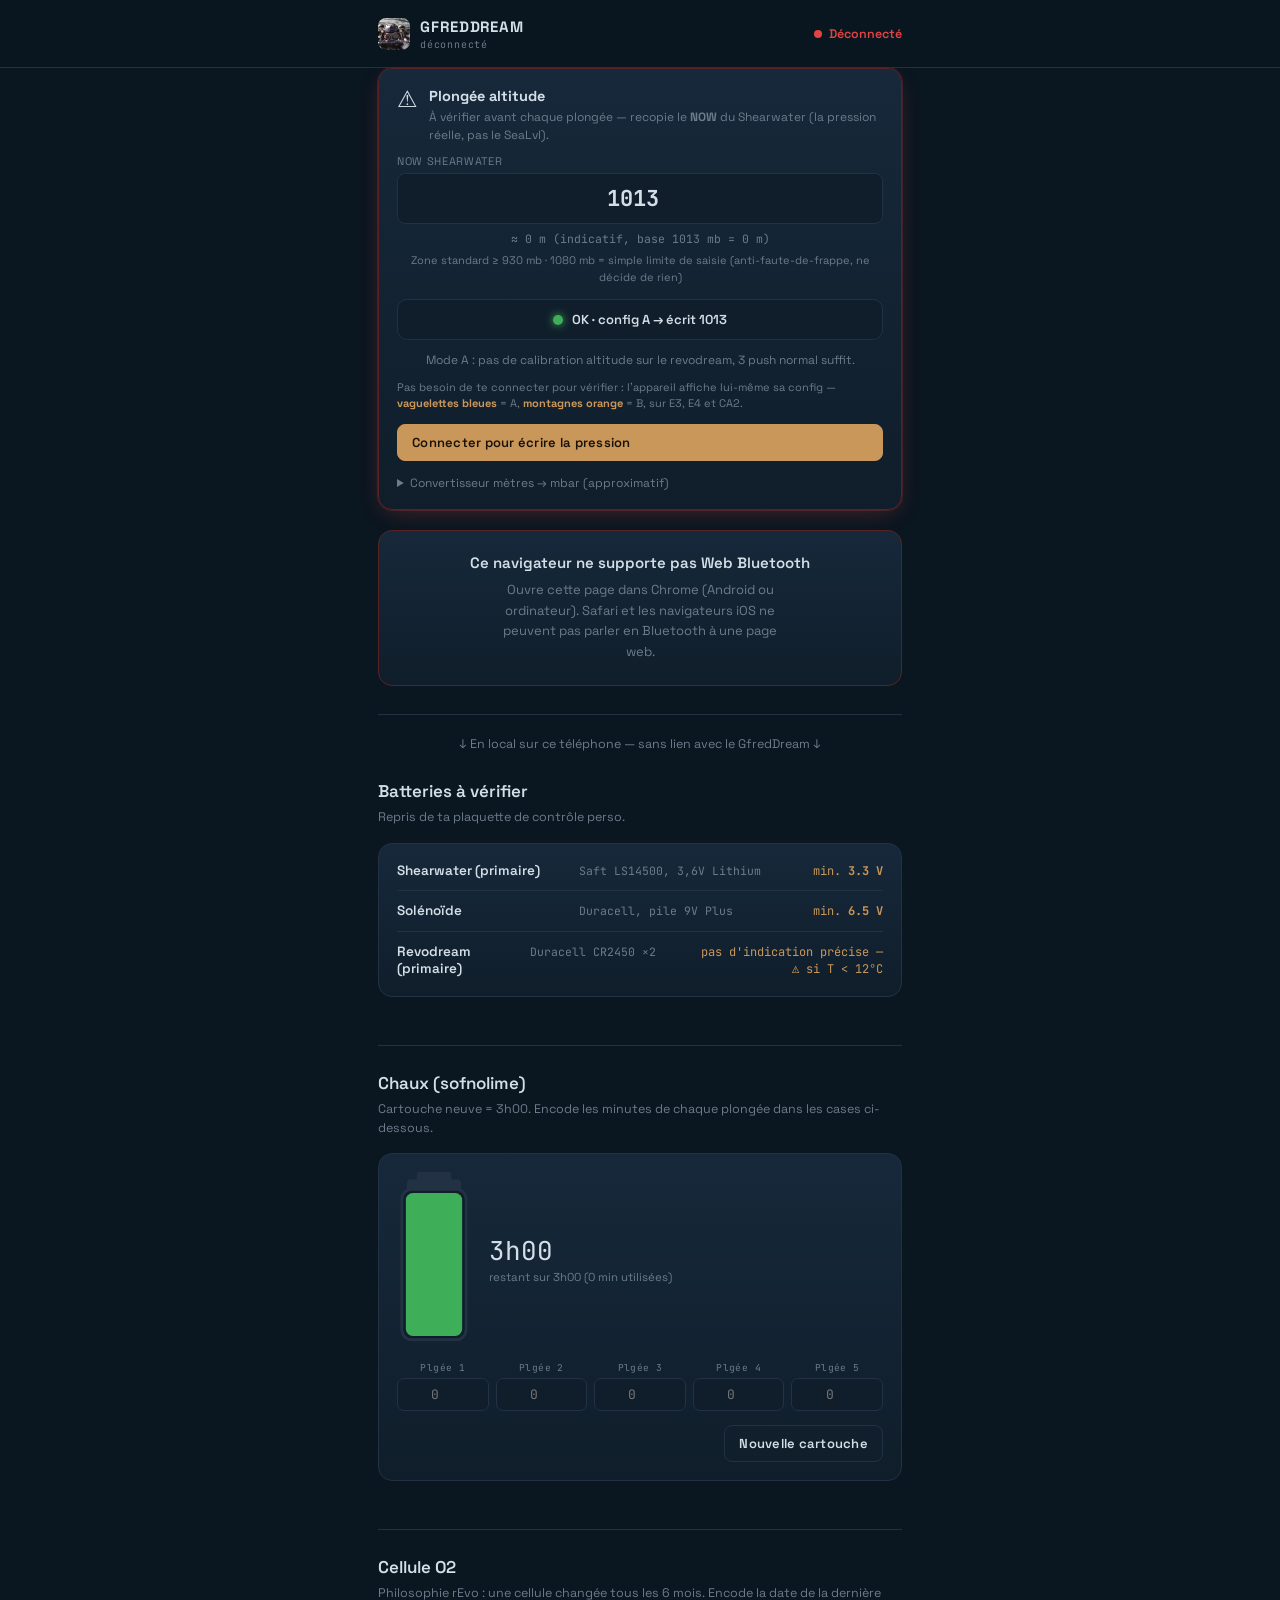
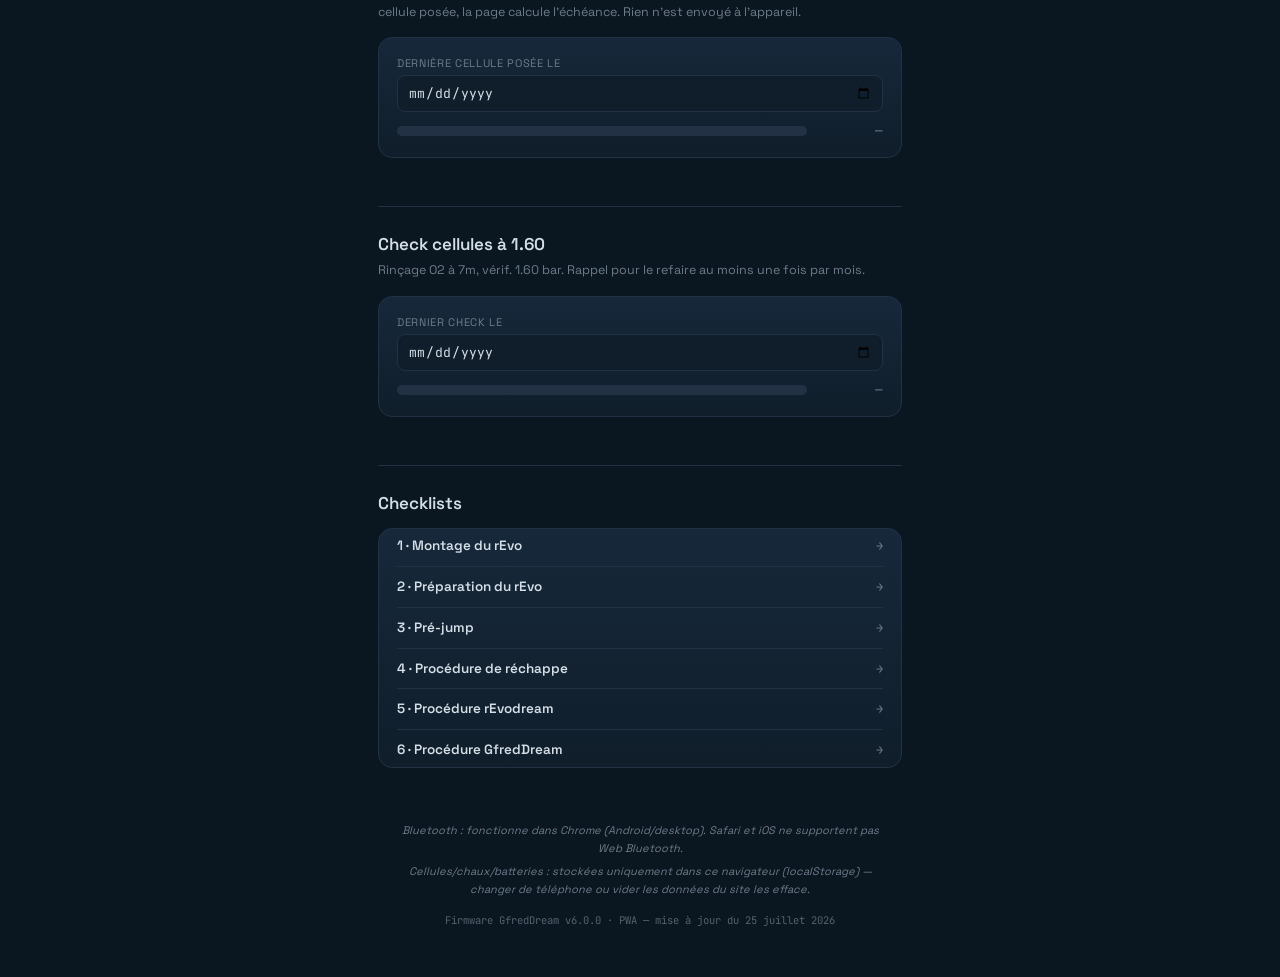
==== index.html @ 42200719 "Add files via upload" ====
<!DOCTYPE html>
<html lang="fr">
<head>
<meta charset="UTF-8">
<meta name="viewport" content="width=device-width, initial-scale=1, viewport-fit=cover">
<title>GfredDream</title>
<link rel="icon" type="image/x-icon" href="fred_diving.ico">
<link rel="apple-touch-icon" href="icon-180.png">
<link rel="manifest" href="manifest.json">
<meta name="theme-color" content="#0A1620">
<link rel="preconnect" href="https://fonts.googleapis.com">
<link rel="preconnect" href="https://fonts.gstatic.com" crossorigin>
<link href="https://fonts.googleapis.com/css2?family=Space+Grotesk:wght@500;600;700&family=JetBrains+Mono:wght@400;500;700&display=swap" rel="stylesheet">
<style>
  :root{
    --deep:#0A1620; --panel:#101E2B; --panel2:#16283A; --line:#223244;
    --brass:#C9975A; --brass-dim:#8A6530;
    --o2green:#3FAE58; --warn:#E0932E; --danger:#E14444;
    --mist:#D4DEE6; --mist-dim:#6C7C8A;
    --mono:'JetBrains Mono',ui-monospace,monospace;
    --disp:'Space Grotesk',system-ui,sans-serif;
  }
  *{box-sizing:border-box;}
  html,body{margin:0;padding:0;}
  body{
    background:
      radial-gradient(ellipse 900px 500px at 50% -10%, #142B3E 0%, transparent 60%),
      var(--deep);
    color:var(--mist);
    font-family:var(--disp);
    min-height:100vh;
    padding-bottom:48px;
  }
  a{color:inherit;}
  .wrap{max-width:560px;margin:0 auto;padding:0 18px;}

  /* ── header ─────────────────────────────────────────── */
  header{
    position:sticky; top:0; z-index:10;
    background:rgba(10,22,32,.92); backdrop-filter:blur(8px);
    border-bottom:1px solid var(--line);
  }
  .headrow{
    max-width:560px;margin:0 auto;padding:16px 18px;
    display:flex;align-items:center;justify-content:space-between;gap:12px;
  }
  .brand{display:flex;align-items:center;gap:10px;}
  .brand svg{width:32px;height:32px;flex:none;}
  .brand-text{font-weight:700;letter-spacing:.06em;font-size:15px;}
  .brand-sub{display:block;font-family:var(--mono);font-weight:400;font-size:10px;color:var(--mist-dim);letter-spacing:.08em;margin-top:1px;}
  .status-dot{width:8px;height:8px;border-radius:50%;background:var(--danger);flex:none;transition:background .3s,box-shadow .3s;}
  .status-chip{
    display:inline-flex;align-items:center;gap:7px;
    font-family:var(--disp);font-weight:600;font-size:12.5px;color:var(--danger);
  }
  .status-chip.up{color:var(--o2green);}
  .status-chip.busy{color:var(--brass);}
  .status-dot.up{background:var(--o2green);box-shadow:0 0 8px var(--o2green);}
  .status-dot.busy{background:var(--brass);animation:pulse 1s ease-in-out infinite;}
  @keyframes pulse{0%,100%{opacity:1;}50%{opacity:.35;}}
  .btn{
    font-family:var(--disp);font-weight:600;font-size:13px;letter-spacing:.02em;
    border:1px solid var(--line); background:var(--panel2); color:var(--mist);
    padding:9px 14px;border-radius:8px;cursor:pointer;
    display:inline-flex;align-items:center;gap:8px;
    transition:border-color .15s, background .15s;
  }
  .btn:hover{border-color:var(--brass-dim);}
  .btn:focus-visible{outline:2px solid var(--brass);outline-offset:2px;}
  .btn.primary{background:var(--brass);border-color:var(--brass);color:#1A1206;}
  .btn.primary:hover{background:#D9A968;}
  .btn.ghost{background:transparent;}
  .btn.danger{border-color:#5A2323;color:#F0A6A6;}
  .btn.danger:hover{border-color:var(--danger);}
  .btn:disabled{opacity:.4;cursor:not-allowed;}

  /* ── layout ─────────────────────────────────────────── */
  section{padding:26px 0 8px;}
  .eyebrow{
    font-family:var(--mono);font-size:11px;letter-spacing:.14em;color:var(--brass);
    text-transform:uppercase;margin:0 0 4px;
  }
  h2{font-size:17px;margin:0 0 14px;font-weight:600;color:var(--mist);}
  .hint{font-size:12.5px;color:var(--mist-dim);line-height:1.5;margin:-8px 0 16px;}
  .card{
    background:linear-gradient(180deg,var(--panel2),var(--panel));
    border:1px solid var(--line); border-radius:14px; padding:18px;
    margin-bottom:12px;
  }

  /* ── FiO2 : gros avertissement, à vérifier avant chaque plongée ─ */
  .warn-card{
    border-color:#5A2323;
    box-shadow:0 0 0 1px rgba(225,68,68,.18), 0 6px 24px -8px rgba(225,68,68,.4);
  }
  .warn-head{display:flex;gap:11px;align-items:flex-start;margin-bottom:10px;}
  .warn-icon{font-size:23px;line-height:1.1;flex:none;}
  .warn-title{font-size:14.5px;font-weight:700;color:var(--mist);}
  .warn-sub{font-size:12px;color:var(--mist-dim);line-height:1.5;margin-top:3px;}
  .fio2-display{
    font-family:var(--mono);font-size:44px;font-weight:700;color:var(--danger);
    font-variant-numeric:tabular-nums;text-align:center;margin:8px 0 16px;letter-spacing:.01em;
    transition:color .15s;
  }
  .fio2-display.std{color:var(--o2green);}
  .fio2-display .fio2-unit{font-size:16px;font-weight:500;color:var(--mist-dim);margin-left:7px;}
  .divider{height:1px;background:var(--line);margin:28px 0 0;}

  /* ── Carte pression hors connexion (v6.1.0) ───────────*/
  .mbar-offline{font-size:11px;line-height:1.45;color:var(--mist-dim);margin-top:12px;}
  .mbar-offline b{color:var(--brass);}
  .mbar-connect{width:100%;margin-top:12px;}
  body:not(.ble-on) .blegated{display:none;}
  body.ble-on .mbar-offline{display:none;}
  /* ── LEDs HUD par couleur (v6.1.0) ─────────────────────*/
  .hud-note{font-size:11px;line-height:1.45;color:var(--mist-dim);margin-bottom:14px;}
  .hud-note b{color:var(--brass);}
  .ledrow{display:flex;align-items:center;gap:10px;margin-top:14px;}
  .led-dot{width:12px;height:12px;border-radius:50%;flex:none;}
  .dot-r{background:#e03e3e;box-shadow:0 0 8px #e03e3e;}
  .dot-g{background:#3ec46d;box-shadow:0 0 8px #3ec46d;}
  .dot-o{background:#e8a33d;box-shadow:0 0 8px #e8a33d;}
  .led-name{font-size:13px;flex:1;}
  .led-val{font-family:var(--mono);font-size:15px;min-width:56px;text-align:center;color:var(--brass);}
  .led-minus,.led-plus{min-width:44px;min-height:44px;}
  .hudtest-btn{width:100%;margin-top:8px;}
  .hudtest-btn.on{background:var(--brass);color:#1a1a1a;}
  .sleep-btn{width:100%;}
  .sleep-btn.arm{background:var(--danger);color:#fff;}
  /* ── Session (v6.1.0) ──────────────────────────────────*/
  .sess-row{display:flex;justify-content:space-between;font-size:13px;padding:7px 0;
            border-bottom:1px solid rgba(255,255,255,.06);}
  .sess-row:last-child{border-bottom:none;}
  .sess-row span:last-child{font-family:var(--mono);color:var(--brass);}
  /* ── Pression de calibration ───────────────────────────*/
  .mbar-input{
    font-family:var(--mono);font-size:22px;font-weight:700;color:var(--mist);
    text-align:center;background:var(--panel);border:1px solid var(--line);
    border-radius:8px;padding:10px;width:100%;font-variant-numeric:tabular-nums;
  }
  .mbar-input:focus-visible{outline:2px solid var(--brass);}
  .mbar-alt{
    font-family:var(--mono);font-size:11.5px;color:var(--mist-dim);
    text-align:center;margin:7px 0 6px;
  }
  .mbar-zone-hint{
    font-size:11px;color:var(--mist-dim);text-align:center;line-height:1.5;margin:0 0 14px;
  }
  .verdict-row{
    display:flex;align-items:center;gap:9px;justify-content:center;
    padding:11px 12px;border-radius:10px;background:var(--panel);border:1px solid var(--line);
  }
  .verdict-dot{width:10px;height:10px;border-radius:50%;flex:none;background:var(--mist-dim);}
  .verdict-dot.ok{background:var(--o2green);box-shadow:0 0 8px var(--o2green);}
  .verdict-dot.ko{background:var(--danger);box-shadow:0 0 8px var(--danger);}
  .verdict-text{font-size:13px;font-weight:600;}
  .mbar-device{
    font-family:var(--mono);font-size:12px;color:var(--mist-dim);
    text-align:center;margin-top:14px;
  }
  .mbar-device b{color:var(--brass);}
  .mbar-conv{margin-top:14px;}
  .mbar-conv summary{font-size:12px;color:var(--mist-dim);cursor:pointer;}
  .mbar-conv summary:focus-visible{outline:2px solid var(--brass);}
  .conv-row{display:flex;gap:10px;align-items:center;margin-top:10px;}
  .conv-row input{
    font-family:var(--mono);font-size:13px;background:var(--panel);border:1px solid var(--line);
    color:var(--mist);border-radius:8px;padding:8px 10px;flex:1;min-width:0;
  }
  .conv-row input:focus-visible{outline:2px solid var(--brass);}
  .conv-row span{font-family:var(--mono);font-size:13px;color:var(--brass);flex:none;white-space:nowrap;}

  /* ── Re-calibration obligatoire (bandeau live) ─────────────────────── */
  .recal-banner{
    margin-top:14px;padding:12px 14px;border-radius:10px;text-align:center;
    background:rgba(230,60,60,.14);border:1.5px solid var(--danger);
    color:var(--danger);font-weight:800;font-size:15px;letter-spacing:.02em;
    animation:recalPulse 1.4s ease-in-out infinite;
  }
  @keyframes recalPulse{0%,100%{opacity:1;}50%{opacity:.55;}}
  @media (prefers-reduced-motion: reduce){ .recal-banner{animation:none;} }

  /* ── Calibrer à distance ────────────────────────────────────────────*/
  .calib-card-head{display:flex;gap:12px;align-items:flex-start;margin-bottom:14px;}
  .btn.calib-btn{
    width:100%;font-size:16px;font-weight:700;letter-spacing:.03em;padding:14px;
    justify-content:center;
    background:var(--danger);border-color:var(--danger);color:#FFFFFF;
  }
  .btn.calib-btn:hover{background:#C93636;}

  /* ── Historique calibration (lot 5) ──────────────────────────────────*/
  .calhist-row{
    display:flex;align-items:center;gap:12px;padding:8px 0;
    border-top:1px solid var(--line);
  }
  .calhist-row:first-of-type{border-top:none;}
  .calhist-label{
    font-family:var(--disp);font-weight:700;font-size:13px;color:var(--mist);
    flex:none;width:22px;
  }
  .calhist-vals{
    font-family:var(--mono);font-size:12.5px;color:var(--mist-dim);
    font-variant-numeric:tabular-nums;flex:1;
  }
  .calhist-vals .delta-declining{color:var(--danger);}
  .calhist-vals .delta-rising{color:var(--warn);}
  .calhist-vals .delta-stable{color:var(--o2green);}

  /* ── Réinitialiser — plus grand, centré ─────────────────────────────*/
  .reset-row{flex-direction:column;align-items:center;gap:8px;}
  .reset-btn{font-size:16px;font-weight:700;padding:15px 34px;border-radius:12px;}
  .reset-sub{font-family:var(--mono);font-size:11.5px;color:var(--mist-dim);text-align:center;}

  /* ── Calibration revodream (mode B) ─────────────────────────────────*/
  .revodream-cal{
    margin-top:12px;padding:10px 12px;border-radius:10px;text-align:center;
    background:rgba(230,60,60,.10);border:1px solid var(--danger);
    font-size:12.5px;color:var(--mist);line-height:1.5;
  }
  .revodream-cal b{color:var(--danger);font-size:14px;}
  .revodream-cal a{color:var(--brass);}
  .revodream-cal-a{
    margin-top:12px;font-size:12px;color:var(--mist-dim);text-align:center;
  }
  .revodream-cal-a b{color:var(--mist);}

  /* ── connexion — minimale, sans carte ni texte, un seul bouton ──── */
  .connect-minimal{text-align:center;margin:20px 0 28px;}
  .connect-minimal .btn.primary{padding:13px 26px;font-size:14px;justify-content:center;}
  .connect-hint{
    margin:10px 0 0;font-family:var(--mono);font-size:11px;color:var(--mist-dim);
    letter-spacing:.01em;
  }
  .connect-minimal.unsupported{
    background:linear-gradient(180deg,var(--panel2),var(--panel));
    border:1px solid #5A2323;border-radius:14px;padding:22px 18px;text-align:center;
  }
  .connect-minimal.unsupported h2{font-size:15px;margin:0 0 8px;}
  .connect-minimal.unsupported p{color:var(--mist-dim);font-size:13px;line-height:1.6;max-width:38ch;margin:0 auto;}

  /* ── live control rows ──────────────────────────────── */
  .ctrl{margin-bottom:22px;}
  .ctrl:last-child{margin-bottom:0;}
  .ctrl-top{display:flex;align-items:baseline;justify-content:space-between;margin-bottom:8px;}
  .ctrl-label{font-size:13.5px;font-weight:600;color:var(--mist);}
  .ctrl-value{font-family:var(--mono);font-size:15px;color:var(--brass);font-variant-numeric:tabular-nums;}
  input[type=range]{
    -webkit-appearance:none;width:100%;height:4px;border-radius:2px;
    background:var(--line);outline:none;margin:6px 0;
  }
  input[type=range]::-webkit-slider-thumb{
    -webkit-appearance:none;width:20px;height:20px;border-radius:50%;
    background:var(--brass);border:3px solid var(--deep);box-shadow:0 0 0 1px var(--brass);
    cursor:pointer;margin-top:-8px;
  }
  input[type=range]::-moz-range-thumb{
    width:14px;height:14px;border-radius:50%;background:var(--brass);
    border:3px solid var(--deep);box-shadow:0 0 0 1px var(--brass);cursor:pointer;
  }
  input[type=range]::-moz-range-track{height:4px;border-radius:2px;background:var(--line);}
  input[type=range]:focus-visible::-webkit-slider-thumb{outline:2px solid var(--mist);}
  .presets{display:flex;gap:8px;margin-top:10px;}
  .preset-btn{
    font-family:var(--mono);font-size:12px;font-weight:500;
    border:1px solid var(--line);background:var(--panel);color:var(--mist-dim);
    padding:6px 11px;border-radius:20px;cursor:pointer;transition:.15s;
  }
  .preset-btn:hover{color:var(--mist);border-color:var(--brass-dim);}
  .preset-btn:focus-visible{outline:2px solid var(--brass);}

  /* ── stepper (réglage fin, ±1% par tap) ────────────────*/
  .stepper-row{display:flex;align-items:center;justify-content:center;gap:16px;margin-top:12px;}
  .stepper-btn{
    width:44px;height:44px;border-radius:10px;flex:none;
    border:1px solid var(--line);background:var(--panel2);color:var(--mist);
    font-family:var(--disp);font-size:22px;font-weight:700;line-height:1;
    cursor:pointer;display:flex;align-items:center;justify-content:center;
    transition:border-color .15s, background .15s, color .15s;
    -webkit-tap-highlight-color:transparent; user-select:none;
  }
  .stepper-btn:hover{border-color:var(--brass-dim);}
  .stepper-btn:active{background:var(--brass);color:#1A1206;border-color:var(--brass);}
  .stepper-btn:focus-visible{outline:2px solid var(--brass);outline-offset:2px;}
  .stepper-hint{
    font-family:var(--mono);font-size:11px;color:var(--mist-dim);
    min-width:70px;text-align:center;
  }

  /* ── telemetry ──────────────────────────────────────── */
  .telem{display:grid;grid-template-columns:1fr 1fr;gap:10px;margin-top:6px;}
  .telem-cell{
    background:var(--panel);border:1px solid var(--line);border-radius:10px;
    padding:12px 10px;text-align:center;
  }
  .telem-cell .num{font-family:var(--mono);font-size:19px;color:var(--mist);font-variant-numeric:tabular-nums;}
  .telem-cell .lbl{font-size:10px;color:var(--mist-dim);letter-spacing:.06em;text-transform:uppercase;margin-top:3px;}
  .dot-row{display:flex;gap:6px;justify-content:center;margin-top:5px;}
  .cdot{width:7px;height:7px;border-radius:50%;background:var(--line);}
  .cdot.ok{background:var(--o2green);}

  /* ── capacity bars (cells + scrubber, shared language) ─ */
  .cap-row{display:flex;align-items:center;gap:12px;}
  .cap-track{
    flex:1;height:10px;border-radius:6px;background:var(--line);overflow:hidden;
    position:relative;
  }
  .cap-fill{height:100%;border-radius:6px;transition:width .4s ease, background .4s ease;}
  .cap-fill.ok{background:var(--o2green);}
  .cap-fill.warn{background:var(--warn);}
  .cap-fill.danger{background:var(--danger);animation:blinkbar 1s step-start infinite;}
  @keyframes blinkbar{50%{opacity:.35;}}
  .cap-days{font-family:var(--mono);font-size:12.5px;min-width:64px;text-align:right;color:var(--mist-dim);}
  .cap-days.warn{color:var(--warn);}
  .cap-days.danger{color:var(--danger);}

  .cell-card{display:flex;flex-direction:column;gap:10px;}
  .cell-head{display:flex;align-items:center;justify-content:space-between;}
  .cell-name{font-size:13.5px;font-weight:600;}
  .date-field{
    font-family:var(--mono);font-size:13px;background:var(--panel);
    border:1px solid var(--line);color:var(--mist);border-radius:8px;padding:8px 10px;
    width:100%;
  }
  .date-field:focus-visible{outline:2px solid var(--brass);}
  .field-lbl{font-size:11px;color:var(--mist-dim);text-transform:uppercase;letter-spacing:.06em;margin-bottom:5px;display:block;}

  /* ── scrubber canister signature visual ────────────────*/
  .scrub-layout{display:flex;gap:18px;align-items:center;}
  .canister-wrap{flex:none;width:74px;}
  .canister-wrap svg{width:100%;display:block;}
  .scrub-info{flex:1;min-width:0;}
  .scrub-remain{font-family:var(--mono);font-size:26px;color:var(--mist);font-variant-numeric:tabular-nums;}
  .scrub-remain.warn{color:var(--warn);}
  .scrub-remain.danger{color:var(--danger);}
  .scrub-sub{font-size:11.5px;color:var(--mist-dim);margin-top:2px;}
  .slots{display:grid;grid-template-columns:repeat(5,1fr);gap:7px;margin-top:16px;}

  /* ── mémo batteries ─────────────────────────────────────────── */
  .memo-row{
    display:flex; align-items:baseline; justify-content:space-between; gap:10px;
    padding:11px 0; border-bottom:1px solid var(--line);
  }
  .memo-row:last-child{border-bottom:none; padding-bottom:0;}
  .memo-row:first-child{padding-top:0;}
  .memo-name{font-size:13.5px; font-weight:600; color:var(--mist); flex:1;}
  .memo-spec{font-family:var(--mono); font-size:11.5px; color:var(--mist-dim); flex:1.3; text-align:left;}
  .memo-min{font-family:var(--mono); font-size:12px; color:var(--brass); text-align:right; flex:none; line-height:1.4;}
  @media(max-width:420px){
    .memo-row{flex-wrap:wrap;}
    .memo-min{margin-left:auto;}
  }
  .slot{display:flex;flex-direction:column;gap:4px;}
  .slot label{font-family:var(--mono);font-size:9.5px;color:var(--mist-dim);text-align:center;letter-spacing:.04em;}
  .slot input{
    font-family:var(--mono);font-size:13px;text-align:center;
    background:var(--panel);border:1px solid var(--line);color:var(--mist);
    border-radius:7px;padding:7px 2px;width:100%;min-width:0;
  }
  .slot input:focus-visible{outline:2px solid var(--brass);}
  .row-end{display:flex;justify-content:flex-end;margin-top:14px;}

  footer{max-width:560px;margin:34px auto 0;padding:0 18px;font-size:11px;color:var(--mist-dim);line-height:1.6;text-align:center;}
  footer b{color:var(--mist);}
  .footer-note{font-style:italic;margin:0 0 6px;}
  .footer-version{margin:14px 0 0;font-style:normal;font-family:var(--mono);font-size:10.5px;color:var(--mist-dim);opacity:.75;}

  @media(max-width:400px){
    .scrub-layout{flex-direction:column;align-items:stretch;}
    .canister-wrap{width:56px;margin:0 auto;}
  }
  @media (prefers-reduced-motion: reduce){
    .status-dot.busy{animation:none;}
    .cap-fill.danger{animation:none;}
  }
</style>
</head>
<body>

<header>
  <div class="headrow">
    <div class="brand">
      <img src="fred_diving.png" alt="GfredDream" width="32" height="32" style="border-radius:8px;display:block;flex:none;">
      <span>
        <span class="brand-text">GFREDDREAM</span>
        <span class="brand-sub" id="subStatus">déconnecté</span>
      </span>
    </div>
    <div class="status-chip" id="statusChip"><span class="status-dot" id="statusDot"></span><span id="connectLabel">Déconnecté</span></div>
  </div>
</header>

<div class="wrap">

  <!-- ═══ CONNEXION ═══ -->
  <!-- v6.1.0 — La carte pression remonte AVANT le bouton de connexion et
       sort de liveSection. Retour Insenborn : Fred a dû se connecter en
       BT juste pour répondre à une question dont la logique est purement
       locale (NOW >= 930 -> config A). Or la vérification ne demande
       aucun device : la décision est de l'arithmétique, et le RELEVÉ est
       déjà lisible sur l'appareil (vaguelettes/montagnes sur E3-E4-CA2).
       Seule l'ÉCRITURE, en config B, exige le BLE. C'est donc la carte
       qui décide s'il faut se connecter : elle passe devant le bouton. -->
    <div class="card warn-card">
      <div class="warn-head">
        <span class="warn-icon">⚠️</span>
        <div>
          <div class="warn-title">Plongée altitude</div>
          <div class="warn-sub">À vérifier avant chaque plongée — recopie le <b>NOW</b> du Shearwater (la pression réelle, pas le SeaLvl).</div>
        </div>
      </div>

      <span class="field-lbl">NOW Shearwater</span>
      <input type="number" inputmode="numeric" id="mbarInput" class="mbar-input"
             min="700" max="1080" step="1" value="1013"
             aria-label="Pression NOW lue sur le Shearwater, en millibars">
      <div class="mbar-alt" id="mbarAlt">≈ 0 m (indicatif, base 1013 mb = 0 m)</div>
      <div class="mbar-zone-hint">Zone standard ≥ 930 mb · 1080 mb = simple limite de saisie (anti-faute-de-frappe, ne décide de rien)</div>

      <div class="verdict-row" id="mbarVerdictRow">
        <span class="verdict-dot ok" id="mbarVerdictDot"></span>
        <span class="verdict-text" id="mbarVerdictText">OK · config A → écrit 1013</span>
      </div>

      <div class="revodream-cal" id="revodreamCal" hidden>
        Calibration altitude revodream : baisser jusqu'à <b id="revodreamCalVal">0.98</b> ppO2 (piezo, après le 3 push)
        — <a href="procedure-revodream.html">marche à suivre →</a>
      </div>
      <div class="revodream-cal-a" id="revodreamCalA">Mode A : pas de calibration altitude sur le revodream, 3 push normal suffit.</div>

      <p class="hint blegated" style="margin:12px 0 0;">Écriture immédiate — invalide ta calibration en cours (HUD éteint, tirets) jusqu'à un nouveau calibrage.</p>

      <div class="mbar-device blegated" id="mbarDevice">Sur l'appareil : <b id="mbarDeviceVal">—</b></div>
      <div class="mbar-offline" id="mbarOffline">
        Pas besoin de te connecter pour vérifier : l'appareil affiche lui-même sa config —
        <b>vaguelettes bleues</b> = A, <b>montagnes orange</b> = B, sur E3, E4 et CA2.
      </div>
      <button class="btn primary mbar-connect" id="mbarConnectBtn" type="button" hidden>
        Connecter pour écrire la pression
      </button>

      <details class="mbar-conv">
        <summary>Convertisseur mètres → mbar (approximatif)</summary>
        <div class="conv-row">
          <input type="number" id="mbarConvM" placeholder="altitude en m" inputmode="numeric">
          <span id="mbarConvResult">→ — mb</span>
        </div>
      </details>
    </div>

  <div id="connectSection" class="connect-minimal">
    <div id="connectCard">
      <button class="btn primary" id="connectBtn2">Connecter via Bluetooth</button>
      <p class="connect-hint">FiO2 · plongée altitude · calibrage à distance · luminosités écran/HUD</p>
    </div>
  </div>

  <!-- ═══ RÉGLAGES (live BLE) ═══ -->
  <section id="liveSection" hidden>
    <div class="eyebrow">Sur l'appareil — en direct</div>
    <h2>Réglages</h2>

    <div class="card calib-card">
      <div class="calib-card-head">
        <span class="warn-icon">🎯</span>
        <div>
          <div class="warn-title">Calibrer à distance</div>
          <div class="warn-sub">Secours si l'aimant est perdu — lance la même calibration que le reed (10 s + résultat), sur les cellules dans l'état où elles sont maintenant.</div>
        </div>
      </div>
      <button class="btn primary calib-btn" id="calibBtn">CALIBRER</button>
    </div>

    <div class="card calhist-card" id="calHistCard">
      <div class="calib-card-head" style="margin-bottom:10px;">
        <span class="warn-icon">📈</span>
        <div>
          <div class="warn-title">Historique calibration</div>
          <div class="warn-sub">3 dernières calibrations valides par cellule — pour repérer une dérive progressive.</div>
        </div>
      </div>
      <div class="calhist-row"><span class="calhist-label">C1</span><span class="calhist-vals" id="calHistC1">—</span></div>
      <div class="calhist-row"><span class="calhist-label">C2</span><span class="calhist-vals" id="calHistC2">—</span></div>
    </div>

    <div class="card warn-card">
      <div class="warn-head">
        <span class="warn-icon">⚠️</span>
        <div>
          <div class="warn-title">FiO2 de référence</div>
          <div class="warn-sub">À vérifier avant CHAQUE plongée — une erreur ici fausse directement ta PPO2 affichée.</div>
        </div>
      </div>
      <div class="fio2-display std" id="fio2Display"><span id="fio2Val">0.98</span><span class="fio2-unit">bar</span></div>
      <input type="range" id="fio2Slider" min="0.20" max="1.00" step="0.01" value="0.98" aria-label="FiO2 de référence, de 0.20 à 1.00 bar">
      <div class="presets">
        <button class="preset-btn" data-fio2="0.21">Air · 0.21</button>
        <button class="preset-btn" data-fio2="0.98">O2 pur · 0.98</button>
      </div>
    </div>


    <div class="card">
      <div class="ctrl">
        <div class="ctrl-top">
          <span class="ctrl-label">Luminosité écran</span>
          <span class="ctrl-value"><span id="britVal">100</span>%</span>
        </div>
        <input type="range" id="britSlider" min="0" max="100" step="1" value="100" aria-label="Luminosité écran, de 0 à 100 pourcent">
      </div>

      <div class="ctrl">
        <div class="ctrl-label" style="margin-bottom:6px;">Luminosité LED HUD</div>
        <div class="hud-note">Réglage par LED. Le rouge doit être <b>nettement au-dessus</b> du vert :
        en zone 1.40–1.55 il clignote par-dessus un vert allumé fixe, et l'œil est ~3× moins
        sensible au rouge. Le rEvodream d'à côté n'est pas réglable — c'est lui la référence.</div>

        <div class="ledrow" data-led="r">
          <span class="led-dot dot-r"></span>
          <span class="led-name">Rouge</span>
          <button class="stepper-btn led-minus" type="button" aria-label="Rouge moins 0.1 %">−</button>
          <span class="led-val"><span class="led-num" id="ledRVal">4.0</span>%</span>
          <button class="stepper-btn led-plus" type="button" aria-label="Rouge plus 0.1 %">+</button>
        </div>
        <input type="range" id="ledRSlider" min="0" max="200" step="1" value="40" aria-label="Luminosité LED rouge">

        <div class="ledrow" data-led="g">
          <span class="led-dot dot-g"></span>
          <span class="led-name">Vert</span>
          <button class="stepper-btn led-minus" type="button" aria-label="Vert moins 0.1 %">−</button>
          <span class="led-val"><span class="led-num" id="ledGVal">2.0</span>%</span>
          <button class="stepper-btn led-plus" type="button" aria-label="Vert plus 0.1 %">+</button>
        </div>
        <input type="range" id="ledGSlider" min="0" max="200" step="1" value="20" aria-label="Luminosité LED verte">

        <div class="ledrow" data-led="o">
          <span class="led-dot dot-o"></span>
          <span class="led-name">Orange</span>
          <button class="stepper-btn led-minus" type="button" aria-label="Orange moins 0.1 %">−</button>
          <span class="led-val"><span class="led-num" id="ledOVal">2.0</span>%</span>
          <button class="stepper-btn led-plus" type="button" aria-label="Orange plus 0.1 %">+</button>
        </div>
        <input type="range" id="ledOSlider" min="0" max="200" step="1" value="20" aria-label="Luminosité LED orange">

        <div class="stepper-hint" style="text-align:center;margin:10px 0 4px;">
          Curseurs = 0 à 20 % · boutons ± = 0,1 % par tap
        </div>
        <button class="btn hudtest-btn" id="hudTestBtn" type="button">Test HUD — 3 LED, 5 s</button>
        <div class="stepper-hint" style="text-align:center;margin-top:6px;">
          Fonctionne aussi cellules débranchées (écran d'urgence)
        </div>
      </div>
    </div>

    <div class="card">
      <div class="ctrl-label" style="margin-bottom:10px;">Session en cours</div>
      <div class="sess-row"><span>Durée sous tension</span><span id="sessDur">—</span></div>
      <div class="sess-row"><span>Tension mini vue</span><span id="sessVmin">—</span></div>
      <div class="sess-row"><span>Tension maxi vue</span><span id="sessVmax">—</span></div>
      <div class="sess-row"><span>Temps de frame</span><span id="sessFrame">—</span></div>
      <p class="hint" style="margin:12px 0 0;">Repart de zéro à chaque coupure. À lire au retour
      à la voiture : c'est la durée réelle sous tension, celle qu'aucun test de banc ne donne.
      Budget de frame 41 ms — au-delà, le FPS descend seul.</p>
    </div>

    <div class="card">
      <div class="ctrl-label" style="margin-bottom:10px;">Mise en veille</div>
      <p class="hint" style="margin:0 0 12px;">Éteint l'appareil pour de bon (veille profonde).
      Se déclenche tout seul sous 3,40 V pendant 60 s — protection si l'aimant tombe pendant
      le stockage. Le réveil est automatique dès qu'il recharge sur le pad Qi ; l'aimant reste
      prioritaire dans tous les cas.</p>
      <button class="btn sleep-btn" id="sleepBtn" type="button">Mettre en veille maintenant</button>
      <div class="stepper-hint" style="text-align:center;margin-top:6px;">
        Double confirmation — l'écran s'éteint après 3 s
      </div>
    </div>

    <div class="card">
      <div class="ctrl-label" style="margin-bottom:12px;">État de l'appareil</div>
      <div class="telem">
        <div class="telem-cell">
          <div class="num" id="battVal">—</div>
          <div class="lbl" id="battLbl">Batterie</div>
        </div>
        <div class="telem-cell">
          <div class="num" id="battVoltVal">—</div>
          <div class="lbl">Volts</div>
        </div>
        <div class="telem-cell">
          <div class="num" id="cellVal">—</div>
          <div class="lbl">C1 / C2 mV</div>
        </div>
        <div class="telem-cell">
          <div class="num" style="font-size:13px;padding-top:3px;">Calib.</div>
          <div class="dot-row"><span class="cdot" id="calibDot1"></span><span class="cdot" id="calibDot2"></span></div>
          <div class="lbl">C1 · C2</div>
        </div>
      </div>
      <p class="hint" style="margin:12px 0 0;">Calib. vert = une calibration est enregistrée pour cette cellule (pas d'indicateur de péremption pour l'instant).</p>
      <div class="recal-banner" id="recalBanner" hidden>Re-Calibration OBLIGATOIRE !!!</div>
    </div>

    <div class="row-end reset-row">
      <button class="btn danger reset-btn" id="resetBtn">Réinitialiser</button>
      <div class="reset-sub">(FiO2 0.98 · Lum Écran 50% · Lum HUD 2%)</div>
    </div>
  </section>

  <div class="divider"></div>
  <p class="hint" style="margin:20px 0 0; text-align:center;">↓ En local sur ce téléphone — sans lien avec le GfredDream ↓</p>

  <!-- ═══ MÉMO BATTERIES (local, sans lien BLE, purement informatif) ═══ -->
  <section>
    <h2>Batteries à vérifier</h2>
    <p class="hint">Repris de ta plaquette de contrôle perso.</p>

    <div class="card">
      <div class="memo-row">
        <div class="memo-name">Shearwater (primaire)</div>
        <div class="memo-spec">Saft LS14500, 3,6V Lithium</div>
        <div class="memo-min">min. <b>3.3 V</b></div>
      </div>
      <div class="memo-row">
        <div class="memo-name">Solénoïde</div>
        <div class="memo-spec">Duracell, pile 9V Plus</div>
        <div class="memo-min">min. <b>6.5 V</b></div>
      </div>
      <div class="memo-row">
        <div class="memo-name">Revodream (primaire)</div>
        <div class="memo-spec">Duracell CR2450 ×2</div>
        <div class="memo-min">pas d'indication précise —<br>⚠️ si T &lt; 12°C</div>
      </div>
    </div>
  </section>

  <div class="divider"></div>

  <!-- ═══ CHAUX / SCRUBBER (local, sans lien BLE) ═══ -->
  <section>
    <h2>Chaux (sofnolime)</h2>
    <p class="hint">Cartouche neuve = 3h00. Encode les minutes de chaque plongée dans les cases ci-dessous.</p>

    <div class="card">
      <div class="scrub-layout">
        <div class="canister-wrap">
          <svg viewBox="0 0 60 140" aria-hidden="true">
            <rect x="8" y="6" width="44" height="10" rx="3" fill="var(--line)"/>
            <rect x="16" y="0" width="28" height="8" rx="2" fill="var(--line)"/>
            <rect x="4" y="14" width="52" height="122" rx="8" fill="var(--panel)" stroke="var(--line)" stroke-width="2"/>
            <clipPath id="canClip"><rect x="7" y="17" width="46" height="116" rx="6"/></clipPath>
            <rect id="canisterFill" x="7" width="46" height="116" y="17" fill="var(--o2green)" clip-path="url(#canClip)"/>
            <rect x="4" y="14" width="52" height="122" rx="8" fill="none" stroke="var(--line)" stroke-width="2"/>
          </svg>
        </div>
        <div class="scrub-info">
          <div class="scrub-remain" id="scrubRemain">3h00</div>
          <div class="scrub-sub" id="scrubSub">restant sur 3h00</div>
        </div>
      </div>

      <div class="slots">
        <div class="slot"><label>Plgée 1</label><input type="number" min="0" max="300" inputmode="numeric" data-slot="0" placeholder="0"></div>
        <div class="slot"><label>Plgée 2</label><input type="number" min="0" max="300" inputmode="numeric" data-slot="1" placeholder="0"></div>
        <div class="slot"><label>Plgée 3</label><input type="number" min="0" max="300" inputmode="numeric" data-slot="2" placeholder="0"></div>
        <div class="slot"><label>Plgée 4</label><input type="number" min="0" max="300" inputmode="numeric" data-slot="3" placeholder="0"></div>
        <div class="slot"><label>Plgée 5</label><input type="number" min="0" max="300" inputmode="numeric" data-slot="4" placeholder="0"></div>
      </div>

      <div class="row-end">
        <button class="btn ghost" id="newCartridgeBtn">Nouvelle cartouche</button>
      </div>
    </div>
  </section>

  <div class="divider"></div>

  <!-- ═══ CELLULE O2 (local, sans lien BLE) ═══ -->
  <section>
    <h2>Cellule O2</h2>
    <p class="hint">Philosophie rEvo : une cellule changée tous les 6 mois. Encode la date de la dernière cellule posée, la page calcule l'échéance. Rien n'est envoyé à l'appareil.</p>

    <div class="card cell-card" id="cellCard1">
      <div>
        <span class="field-lbl">Dernière cellule posée le</span>
        <input type="date" class="date-field" id="cell1Date">
      </div>
      <div class="cap-row">
        <div class="cap-track"><div class="cap-fill" id="cell1Fill"></div></div>
        <span class="cap-days" id="cell1Days">—</span>
      </div>
    </div>
  </section>

  <div class="divider"></div>

  <!-- ═══ CHECK 1.6 BAR (local, sans lien BLE) ═══ -->
  <section>
    <h2>Check cellules à 1.60</h2>
    <p class="hint">Rinçage O2 à 7m, vérif. 1.60 bar. Rappel pour le refaire au moins une fois par mois.</p>

    <div class="card cell-card" id="checkCard">
      <div>
        <span class="field-lbl">Dernier check le</span>
        <input type="date" class="date-field" id="check16Date">
      </div>
      <div class="cap-row">
        <div class="cap-track"><div class="cap-fill" id="check16Fill"></div></div>
        <span class="cap-days" id="check16Days">—</span>
      </div>
    </div>
  </section>

  <div class="divider"></div>

  <!-- ═══ CHECKLISTS ═══ -->
  <section>
    <h2>Checklists</h2>
    <div class="card" style="padding:8px 18px;">
      <a href="montage.html" class="memo-row" style="text-decoration:none;">
        <div class="memo-name">1 · Montage du rEvo</div>
        <div class="memo-min" style="color:var(--mist-dim);">→</div>
      </a>
      <a href="preparation.html" class="memo-row" style="text-decoration:none;">
        <div class="memo-name">2 · Préparation du rEvo</div>
        <div class="memo-min" style="color:var(--mist-dim);">→</div>
      </a>
      <a href="prejump.html" class="memo-row" style="text-decoration:none;">
        <div class="memo-name">3 · Pré-jump</div>
        <div class="memo-min" style="color:var(--mist-dim);">→</div>
      </a>
      <a href="rechappe.html" class="memo-row" style="text-decoration:none;">
        <div class="memo-name">4 · Procédure de réchappe</div>
        <div class="memo-min" style="color:var(--mist-dim);">→</div>
      </a>
      <a href="procedure-revodream.html" class="memo-row" style="text-decoration:none;">
        <div class="memo-name">5 · Procédure rEvodream</div>
        <div class="memo-min" style="color:var(--mist-dim);">→</div>
      </a>
      <a href="procedure-gfreddream.html" class="memo-row" style="text-decoration:none;">
        <div class="memo-name">6 · Procédure GfredDream</div>
        <div class="memo-min" style="color:var(--mist-dim);">→</div>
      </a>
    </div>
  </section>

<footer>
    <p class="footer-note">Bluetooth : fonctionne dans Chrome (Android/desktop). Safari et iOS ne supportent pas Web Bluetooth.</p>
    <p class="footer-note">Cellules/chaux/batteries : stockées uniquement dans ce navigateur (localStorage) — changer de téléphone ou vider les données du site les efface.</p>
    <p class="footer-version">Firmware GfredDream v6.0.0 · PWA — mise à jour du 25 juillet 2026</p>
  </footer>

  
</div>

<script>
(() => {
  'use strict';

  // ── UUIDs — doivent matcher ble_service.h exactement ──────────────
  const SVC   = '12340000-0000-0000-0000-000000000000';
  const FIO2  = '12340002-0000-0000-0000-000000000000';
  const BRIT  = '12340004-0000-0000-0000-000000000000';
  const BATT  = '12340006-0000-0000-0000-000000000000';
  const CELL  = '12340007-0000-0000-0000-000000000000';
  const CALIB = '12340008-0000-0000-0000-000000000000';
  const RESET = '12340009-0000-0000-0000-000000000000';
  const HUDBRT= '1234000b-0000-0000-0000-000000000000';
  const HUDRGB= '1234000f-0000-0000-0000-000000000000';   // v6.1.0 — 3×uint16, dixièmes de %
  const HUDTST= '12340010-0000-0000-0000-000000000000';   // v6.1.0 — 0x01 = test 5s
  const SESSN = '12340011-0000-0000-0000-000000000000';   // v6.1.0 — durée + Vmin/Vmax + frame
  const SLEEP = '12340012-0000-0000-0000-000000000000';   // v6.3.0 — 0x5A = veille profonde
  const MBAR  = '1234000c-0000-0000-0000-000000000000';
  const CALTRIG = '1234000d-0000-0000-0000-000000000000';
  const CALHIST = '1234000e-0000-0000-0000-000000000000';

  const MBAR_STANDARD_THRESHOLD = 930;   // seuil unique, décisionnel (Fred, 24/07/2026)
  const MBAR_INPUT_MIN = 700, MBAR_INPUT_MAX = 1080; // clamp anti-faute-de-frappe uniquement

  let chars = {};
  let device = null;
  let suppressFio2Echo = false, suppressBritEcho = false, suppressHudEcho = false, suppressMbarEcho = false;

  // ── Formule ISA standard, base 1013.25 mb = 0 m — purement indicatif ──
  function altitudeFromMbar(mb){
    const ratio = mb / 1013.25;
    if (ratio <= 0) return 0;
    return (1 - Math.pow(ratio, 1 / 5.25588)) / 2.25577e-5;
  }
  function mbarFromAltitude(m){
    return 1013.25 * Math.pow(1 - 2.25577e-5 * m, 5.25588);
  }

  const $ = id => document.getElementById(id);
  const statusDot = $('statusDot'), subStatus = $('subStatus'), connectLabel = $('connectLabel');
  const connectBtn2 = $('connectBtn2');

  const statusChip = $('statusChip');
  function setStatus(state, label){
    statusDot.className = 'status-dot' + (state ? ' ' + state : '');
    statusChip.className = 'status-chip' + (state ? ' ' + state : '');
    subStatus.textContent = label;
    connectLabel.textContent = state === 'up' ? 'Connecté' : state === 'busy' ? 'Connexion…' : 'Déconnecté';
    // v6.1.0 — pilote l'affichage des éléments qui exigent réellement le BLE
    // (écriture pression, relevé "sur l'appareil"). Le reste de la carte
    // pression, lui, reste visible et utilisable hors connexion.
    document.body.classList.toggle('ble-on', state === 'up');
    updateMbarConnectBtn();
  }
  // Le bouton n'apparaît QUE si on est déconnecté ET en config B : c'est le
  // seul cas où le téléphone sert encore à quelque chose.
  function updateMbarConnectBtn(){
    const b = $('mbarConnectBtn');
    if (!b) return;
    const v = parseInt($('mbarInput').value, 10);
    const needB = !isNaN(v) && v < MBAR_STANDARD_THRESHOLD;
    b.hidden = document.body.classList.contains('ble-on') || !needB;
  }
  document.addEventListener('DOMContentLoaded', () => {
    const b = $('mbarConnectBtn');
    if (b) b.addEventListener('click', () => connect());
  });

  // ── Web Bluetooth support check ────────────────────────────────────
  if (!navigator.bluetooth) {
    $('connectSection').classList.add('unsupported');
    $('connectCard').innerHTML =
      '<h2>Ce navigateur ne supporte pas Web Bluetooth</h2>' +
      '<p>Ouvre cette page dans Chrome (Android ou ordinateur). Safari et les navigateurs iOS ne peuvent pas parler en Bluetooth à une page web.</p>';
  }

  async function connect(){
    try {
      setStatus('busy', 'connexion…');
      device = await navigator.bluetooth.requestDevice({
        filters: [{ services: [SVC] }]
      });
      device.addEventListener('gattserverdisconnected', onDisconnected);
      const server = await device.gatt.connect();
      const service = await server.getPrimaryService(SVC);

      chars.fio2  = await service.getCharacteristic(FIO2);
      chars.brit  = await service.getCharacteristic(BRIT);
      chars.hudbrt= await service.getCharacteristic(HUDBRT);
      // v6.1.0 — tolérant : un device encore en v6.0.0 n'a pas ces trois
      // caractéristiques, la PWA doit rester utilisable sans elles.
      try { chars.hudrgb = await service.getCharacteristic(HUDRGB); } catch(e){ chars.hudrgb = null; }
      try { chars.hudtst = await service.getCharacteristic(HUDTST); } catch(e){ chars.hudtst = null; }
      try { chars.sess   = await service.getCharacteristic(SESSN);  } catch(e){ chars.sess   = null; }
      try { chars.sleep  = await service.getCharacteristic(SLEEP);  } catch(e){ chars.sleep  = null; }
      chars.batt  = await service.getCharacteristic(BATT);
      chars.cell  = await service.getCharacteristic(CELL);
      chars.calib = await service.getCharacteristic(CALIB);
      chars.reset = await service.getCharacteristic(RESET);
      chars.mbar  = await service.getCharacteristic(MBAR);
      chars.caltrig = await service.getCharacteristic(CALTRIG);
      chars.calhist = await service.getCharacteristic(CALHIST);

      await readAll();
      await chars.batt.startNotifications();
      chars.batt.addEventListener('characteristicvaluechanged', e => renderBatt(e.target.value));
      await chars.cell.startNotifications();
      chars.cell.addEventListener('characteristicvaluechanged', e => renderCell(e.target.value));
      await chars.calib.startNotifications();
      chars.calib.addEventListener('characteristicvaluechanged', e => renderCalib(e.target.value));
      await chars.calhist.startNotifications();
      chars.calhist.addEventListener('characteristicvaluechanged', e => renderCalHist(e.target.value));
      if (chars.sess) {
        await chars.sess.startNotifications();
        chars.sess.addEventListener('characteristicvaluechanged', e => renderSession(e.target.value));
      }

      setStatus('up', device.name || 'connecté');
      connectBtn2.textContent = 'Déconnecter';
      $('liveSection').hidden = false;
    } catch (err) {
      console.error(err);
      setStatus('', 'déconnecté');
      connectBtn2.textContent = 'Connecter via Bluetooth';
      if (err.name !== 'NotFoundError') alert('Connexion impossible : ' + err.message);
    }
  }

  function onDisconnected(){
    setStatus('', 'déconnecté');
    connectBtn2.textContent = 'Connecter via Bluetooth';
    $('liveSection').hidden = true;
    chars = {};
  }

  async function disconnect(){
    if (device && device.gatt.connected) device.gatt.disconnect();
    onDisconnected();
  }

  connectBtn2.addEventListener('click', () => {
    if (device && device.gatt.connected) disconnect(); else connect();
  });

  // ── read + render current state ─────────────────────────────────
  async function readAll(){
    const fio2v = await chars.fio2.readValue();
    renderFio2(fio2v);
    const britv = await chars.brit.readValue();
    renderBrit(britv);
    // v6.1.0 — les 3 luminosités LED remplacent l'ancienne valeur unique.
    // Repli sur hudbrt si le device est encore en v6.0.0.
    if (chars.hudrgb) {
      renderHudRGB(await chars.hudrgb.readValue());
    } else {
      const hv = await chars.hudbrt.readValue();
      if (hv.byteLength >= 1) {
        const t = hv.getUint8(0) * 10;
        ledVals = { r:t, g:t, o:t };
        ['r','g','o'].forEach(paintLed);
      }
    }
    if (chars.sess) renderSession(await chars.sess.readValue());
    const battv = await chars.batt.readValue();
    renderBatt(battv);
    const cellv = await chars.cell.readValue();
    renderCell(cellv);
    const calibv = await chars.calib.readValue();
    renderCalib(calibv);
    const mbarv = await chars.mbar.readValue();
    renderMbar(mbarv);
    const calhistv = await chars.calhist.readValue();
    renderCalHist(calhistv);
  }

  // Vert = 0.98 (standard, config A) ; rouge = toute autre valeur.
  function setFio2Display(bar){
    $('fio2Val').textContent = bar.toFixed(2);
    $('fio2Display').classList.toggle('std', Math.abs(bar - 0.98) < 0.0005);
  }

  function renderFio2(dv){
    if (dv.byteLength < 2) return;
    const raw = dv.getUint16(0, true);
    const bar = raw / 10000;
    suppressFio2Echo = true;
    $('fio2Slider').value = bar;
    setFio2Display(bar);
    suppressFio2Echo = false;
  }
  function renderBrit(dv){
    if (dv.byteLength < 1) return;
    const v = dv.getUint8(0);
    suppressBritEcho = true;
    $('britSlider').value = v;
    $('britVal').textContent = v;
    suppressBritEcho = false;
  }
  // v6.1.0 — 3 luminosités LED, en dixièmes de % (0-1000)
  const LED_KEYS = { r:'ledR', g:'ledG', o:'ledO' };
  let ledVals = { r:40, g:20, o:20 };
  function paintLed(k){
    const v = ledVals[k];
    $(LED_KEYS[k] + 'Val').textContent = (v/10).toFixed(1);
    const sl = $(LED_KEYS[k] + 'Slider');
    if (parseInt(sl.value,10) !== v) sl.value = Math.min(200, v);
  }
  function renderHudRGB(dv){
    if (!dv || dv.byteLength < 6) return;
    suppressHudEcho = true;
    ledVals.r = dv.getUint16(0, true);
    ledVals.g = dv.getUint16(2, true);
    ledVals.o = dv.getUint16(4, true);
    ['r','g','o'].forEach(paintLed);
    suppressHudEcho = false;
  }
  // v6.1.0 — télémétrie de session. Fred se reconnecte au retour à la
  // voiture et lit sa durée réelle sous tension : c'est le chiffre qu'aucun
  // test de banc ne peut donner.
  function renderSession(dv){
    if (!dv || dv.byteLength < 10) return;
    const secs = dv.getUint32(0, true);
    const vmin = dv.getUint16(4, true) / 100;
    const vmax = dv.getUint16(6, true) / 100;
    const fr   = dv.getUint16(8, true) / 10;
    const h = Math.floor(secs/3600), m = Math.floor((secs%3600)/60);
    $('sessDur').textContent  = h + ' h ' + String(m).padStart(2,'0');
    $('sessVmin').textContent = vmin > 0 ? vmin.toFixed(2) + ' V' : '—';
    $('sessVmax').textContent = vmax > 0 ? vmax.toFixed(2) + ' V' : '—';
    $('sessFrame').textContent = fr > 0 ? fr.toFixed(1) + ' ms' : '—';
    // Budget de frame = 41 ms. Au-delà, le FPS descend tout seul.
    $('sessFrame').style.color = (fr > 41) ? '#e8a33d' : '';
  }
  // ── v6.2.0 — autonomie totale mesurée le 29/07 (test de décharge, 48
  // relevés) : 411 min depuis charge pleine, WiFi CONNECTÉ. C'est un
  // PLANCHER — en plongée, radio éteinte, compte environ 1h de plus.
  // Le pourcentage renvoyé par l'appareil EST la fraction de temps de
  // fonctionnement restant (cf. batteryPercent dans GfredDream.ino), donc
  // une simple multiplication suffit : pas de courbe à dupliquer ici, et
  // donc aucun risque de désaccord entre le téléphone et l'écran.
  const AUTONOMIE_MIN = 411;
  function renderBatt(dv){
    if (dv.byteLength < 1) return;
    const pct = dv.getUint8(0);
    $('battVal').textContent = pct + '%';
    // Mêmes seuils que drawE4Frame() : 50 / 25 / 10.
    $('battVal').style.color =
      pct >= 50 ? '#3ec46d' : pct >= 25 ? '#e8d44d' :
      pct >= 10 ? '#e8a33d' : '#e03e3e';
    const rem = Math.round(AUTONOMIE_MIN * pct / 100);
    $('battLbl').textContent = rem >= 60
      ? 'Batterie · ' + Math.floor(rem/60) + ' h ' + String(rem%60).padStart(2,'0')
      : 'Batterie · ' + rem + ' min';
    if (dv.byteLength >= 3) {
      const volts = dv.getUint16(1, true) / 100;
      $('battVoltVal').textContent = volts.toFixed(2) + 'V';
    }
  }
  function renderCell(dv){
    if (dv.byteLength < 4) return;
    const c1 = dv.getInt16(0, true) / 10, c2 = dv.getInt16(2, true) / 10;
    $('cellVal').textContent = c1.toFixed(1) + ' / ' + c2.toFixed(1);
  }
  function renderCalib(dv){
    if (dv.byteLength < 1) return;
    const b = dv.getUint8(0);
    const ok1 = !!(b & 0x01), ok2 = !!(b & 0x02);
    $('calibDot1').classList.toggle('ok', ok1);
    $('calibDot2').classList.toggle('ok', ok2);
    // v5.14.0 — reflète en direct l'invalidation réelle du device (pression
    // OU FiO2 désassortis à la dernière calib), poussée par notify BLE.
    $('recalBanner').hidden = (ok1 && ok2);
  }

  // v5.15.0 — Lot 5 : historique 3 calibs/cellule, format mV×10 int16[6]
  // (C1h0,C1h1,C1h2,C2h0,C2h1,C2h2). 0 = case vide (pas encore 3 calibs
  // valides dans l'historique) — gère 0, 1, 2 ou 3 valeurs proprement plutôt
  // que d'afficher un delta absurde depuis un zéro qui ne veut rien dire.
  function formatCalHistRow(vals){
    const nz = vals.filter(v => v > 0);
    if (nz.length === 0) return 'Pas encore de calibration enregistrée';
    if (nz.length === 1) return nz[0].toFixed(1) + ' mV (une seule calib pour l\'instant)';
    const parts = [nz[0].toFixed(1) + ' mV'];
    const deltas = [];
    for (let i = 1; i < nz.length; i++) {
      const pct = ((nz[i] - nz[i-1]) / nz[i-1]) * 100;
      const cls = pct <= -3 ? 'delta-declining' : pct >= 3 ? 'delta-rising' : 'delta-stable';
      const sign = pct > 0 ? '+' : '';
      parts.push(nz[i].toFixed(1) + ' mV');
      deltas.push('<span class="' + cls + '">' + sign + pct.toFixed(0) + '%</span>');
    }
    return parts.join(' → ') + '&nbsp; (' + deltas.join(' · ') + ')';
  }
  function renderCalHist(dv){
    if (dv.byteLength < 12) return;
    const raw = [];
    for (let i = 0; i < 6; i++) raw.push(dv.getInt16(i * 2, true) / 10);
    $('calHistC1').innerHTML = formatCalHistRow(raw.slice(0, 3));
    $('calHistC2').innerHTML = formatCalHistRow(raw.slice(3, 6));
  }
  function renderMbar(dv){
    if (dv.byteLength < 2) return;
    const v = dv.getUint16(0, true);
    suppressMbarEcho = true;
    $('mbarInput').value = v;
    suppressMbarEcho = false;
    $('mbarDeviceVal').textContent = v + ' mb · config ' + (v === 1013 ? 'A' : 'B');
    updateMbarUI(v);
  }

  // ── Verdict + altitude indicative, recalculés à chaque frappe ────────
  function updateMbarUI(rawValue){
    if (typeof updateMbarConnectBtn === 'function') updateMbarConnectBtn();
    const v = Math.round(rawValue);
    const alt = Math.round(altitudeFromMbar(v));
    $('mbarAlt').textContent = '≈ ' + alt + ' m (indicatif, base 1013 mb = 0 m)';

    const dot = $('mbarVerdictDot'), txt = $('mbarVerdictText');
    if (v >= MBAR_STANDARD_THRESHOLD) {
      dot.className = 'verdict-dot ok';
      txt.textContent = 'OK · config A → écrit 1013';
      $('revodreamCal').hidden = true;
      $('revodreamCalA').hidden = false;
    } else {
      dot.className = 'verdict-dot ko';
      txt.textContent = 'KO · config B → écrit la valeur saisie';
      // Le rEvodream d'origine n'a pas de compensation d'altitude : sa
      // calibration standard suppose TOUJOURS 1,00 bar ambiant + 100% O2
      // (confirmé manuel P/P5 05/2018). En calibration altitude (2FL après
      // le 3 push, confirmée par 1P), on presse le piezo pour faire
      // DESCENDRE la valeur affichée jusqu'à cette cible ppO2 — PAS un FiO2
      // à taper. Formule exacte du manuel (leur exemple officiel : 970 mb +
      // O2 98% → cible 0,95) : cible = (NOW/1000) × 0,98. Base 1000 (1 bar
      // plein), PAS 1013 — le rEvodream raisonne en bar entier, contrairement
      // au GfredDream qui utilise 1013 (ISA) pour sa propre formule PPO2.
      const revoVal = (0.98 * (v / 1000)).toFixed(2);
      $('revodreamCalVal').textContent = revoVal;
      $('revodreamCal').hidden = false;
      $('revodreamCalA').hidden = true;
    }
  }

  // ── write on user interaction (debounced while dragging) ─────────
  function debounce(fn, ms){
    let t; return (...a) => { clearTimeout(t); t = setTimeout(() => fn(...a), ms); };
  }

  const writeFio2 = debounce(async (bar) => {
    if (!chars.fio2) return;
    const raw = Math.round(bar * 10000);
    const buf = new ArrayBuffer(2); new DataView(buf).setUint16(0, raw, true);
    await chars.fio2.writeValue(buf);
  }, 250);
  const writeBrit = debounce(async (v) => {
    if (!chars.brit) return;
    await chars.brit.writeValue(Uint8Array.of(v));
  }, 200);
  const writeHud = debounce(async (v) => {
    if (!chars.hudbrt) return;
    await chars.hudbrt.writeValue(Uint8Array.of(v));
  }, 200);
  // v6.1.0 — les 3 valeurs partent ensemble (6 octets) : le firmware
  // rejette la trame entière si l'une est hors bornes, donc jamais
  // d'application partielle qui ferait diverger PWA et device.
  const writeLeds = debounce(async () => {
    if (!chars.hudrgb) return;
    const buf = new ArrayBuffer(6), dv = new DataView(buf);
    dv.setUint16(0, ledVals.r, true);
    dv.setUint16(2, ledVals.g, true);
    dv.setUint16(4, ledVals.o, true);
    await chars.hudrgb.writeValue(buf);
  }, 200);
  // Seuil unique 930 : >=930 -> écrit 1013 (config A) ; <930 -> écrit la valeur
  // saisie telle quelle (config B). 700-1080 = clamp anti-faute-de-frappe,
  // ne décide jamais de rien.
  const writeMbar = debounce(async (typed) => {
    if (!chars.mbar) return;
    const clamped = Math.max(MBAR_INPUT_MIN, Math.min(MBAR_INPUT_MAX, Math.round(typed)));
    const toWrite = (clamped >= MBAR_STANDARD_THRESHOLD) ? 1013 : clamped;
    const buf = new ArrayBuffer(2); new DataView(buf).setUint16(0, toWrite, true);
    await chars.mbar.writeValue(buf);
  }, 250);

  // v5.14.0 — décision Fred : toute valeur de FiO2 de calibrage différente
  // de 0.98 (y compris le preset Air 0.21) passe par une double confirmation
  // avant d'être écrite. Le slider ne fait plus qu'un aperçu pendant le
  // drag ('input') ; l'écriture réelle n'a lieu qu'au relâchement ('change')
  // ou au clic sur un preset — jamais pendant le drag lui-même.
  async function confirmFio2(bar){
    if (Math.abs(bar - 0.98) < 0.0005) return true;
    if (!confirm('Sûr ? FiO2 de calibrage à ' + bar.toFixed(2) + ' (≠ 0.98)')) return false;
    return confirm('Certain ? Cette valeur sera utilisée comme référence de calibrage.');
  }
  async function commitFio2(bar){
    const ok = await confirmFio2(bar);
    if (!ok) { renderFio2Local(); return; }   // annulé → revient à la valeur lue sur l'appareil
    writeFio2(bar);
  }
  function renderFio2Local(){
    // Remet le slider/affichage sur la dernière valeur connue de l'appareil.
    if (chars.fio2) chars.fio2.readValue().then(renderFio2);
  }

  $('fio2Slider').addEventListener('input', e => {
    if (suppressFio2Echo) return;
    const bar = parseFloat(e.target.value);
    setFio2Display(bar);   // aperçu seul, pas d'écriture
  });
  $('fio2Slider').addEventListener('change', e => {
    if (suppressFio2Echo) return;
    commitFio2(parseFloat(e.target.value));
  });
  document.querySelectorAll('[data-fio2]').forEach(btn => {
    btn.addEventListener('click', () => {
      const bar = parseFloat(btn.dataset.fio2);
      $('fio2Slider').value = bar;
      setFio2Display(bar);
      commitFio2(bar);
    });
  });
  $('britSlider').addEventListener('input', e => {
    if (suppressBritEcho) return;
    const v = parseInt(e.target.value, 10);
    $('britVal').textContent = v;
    writeBrit(v);
  });
  // ── v6.1.0 — 3 LEDs : curseurs (pas de 0.1 %) + boutons ± ──────────
  ['r','g','o'].forEach(k => {
    $(LED_KEYS[k] + 'Slider').addEventListener('input', e => {
      if (suppressHudEcho) return;
      setLed(k, parseInt(e.target.value, 10));
    });
  });
  document.querySelectorAll('.ledrow').forEach(row => {
    const k = row.dataset.led;
    row.querySelector('.led-minus').addEventListener('click', () => setLed(k, ledVals[k] - 1));
    row.querySelector('.led-plus') .addEventListener('click', () => setLed(k, ledVals[k] + 1));
  });
  function setLed(k, v){
    ledVals[k] = Math.max(0, Math.min(1000, v));
    paintLed(k);
    writeLeds();
  }
  // ── v6.3.0 — veille profonde, double confirmation ─────────────────
  // Un simple tap ne suffit pas : ce bouton éteint réellement l'appareil,
  // et le récupérer demande le pad Qi ou l'aimant.
  let sleepArmed = false, sleepTimer = null;
  $('sleepBtn').addEventListener('click', async () => {
    const b = $('sleepBtn');
    if (!chars.sleep) return;
    if (!sleepArmed) {
      sleepArmed = true;
      b.classList.add('arm');
      b.textContent = 'Confirmer la mise en veille';
      sleepTimer = setTimeout(() => {
        sleepArmed = false; b.classList.remove('arm');
        b.textContent = 'Mettre en veille maintenant';
      }, 5000);
      return;
    }
    clearTimeout(sleepTimer);
    sleepArmed = false; b.classList.remove('arm');
    try {
      await chars.sleep.writeValue(Uint8Array.of(0x5A));
      b.textContent = 'Mise en veille…';
    } catch(e) {
      b.textContent = 'Mettre en veille maintenant';
    }
  });

  $('hudTestBtn').addEventListener('click', async () => {
    if (!chars.hudtst) return;
    const b = $('hudTestBtn');
    try {
      await chars.hudtst.writeValue(Uint8Array.of(0x01));
      b.classList.add('on'); b.textContent = 'Test en cours…';
      setTimeout(() => { b.classList.remove('on'); b.textContent = 'Test HUD — 3 LED, 5 s'; }, 5000);
    } catch(e) { /* device déconnecté : le bouton reprend son état seul */ }
  });


  $('mbarInput').addEventListener('input', e => {
    if (suppressMbarEcho) return;
    const v = parseFloat(e.target.value);
    if (isNaN(v)) return;
    updateMbarUI(v);
    writeMbar(v);
  });

  // ── Convertisseur mètres → mbar, purement indicatif, aucun lien BLE ───
  $('mbarConvM').addEventListener('input', e => {
    const m = parseFloat(e.target.value);
    if (isNaN(m)) { $('mbarConvResult').textContent = '→ — mb'; return; }
    const mb = Math.round(mbarFromAltitude(m));
    $('mbarConvResult').textContent = '→ ' + mb + ' mb';
  });

  // v5.14.0 — Lot 4 : CALIBRER à distance. Double confirmation côté appli
  // (Sûr ? / Certain ?) + double confirmation côté protocole BLE lui-même
  // (ARM 0x5A puis GO 0xA5 <10s, voir CbCalTrig firmware) — appuyer sur ce
  // bouton lance une VRAIE calibration sur les cellules dans leur état
  // actuel, exactement comme tenir l'aimant sur le reed.
  $('calibBtn').addEventListener('click', async () => {
    if (!chars.caltrig) return;
    if (!confirm('Sûr ? Lancer une calibration maintenant, sur les cellules dans leur état actuel ?')) return;
    if (!confirm('Certain ? Ça prend ~12 s et ça remplace la calibration en cours.')) return;
    const btn = $('calibBtn');
    const label = btn.textContent;
    btn.disabled = true;
    try {
      await chars.caltrig.writeValue(Uint8Array.of(0x5A));   // ARM
      await new Promise(r => setTimeout(r, 150));
      await chars.caltrig.writeValue(Uint8Array.of(0xA5));   // GO
      btn.textContent = 'Calibration en cours (~12 s)…';
      setTimeout(() => { btn.disabled = false; btn.textContent = label; readAll(); }, 13000);
    } catch (err) {
      console.error(err);
      btn.disabled = false;
      btn.textContent = label;
      alert('Échec de la commande de calibration : ' + err.message);
    }
  });

  $('resetBtn').addEventListener('click', async () => {
    if (!chars.reset) return;
    if (!confirm('Remettre FiO2 à 0.98, luminosité écran à 50% et HUD à 2% ?')) return;
    await chars.reset.writeValue(Uint8Array.of(0xAA));
    setTimeout(readAll, 300);
  });

  // ═══════════════════════════════════════════════════════════════
  //  Compteurs à date — 100% local, aucun lien BLE. Même logique pour
  //  la cellule O2 (180j) et le rappel check 1.60 (30j).
  // ═══════════════════════════════════════════════════════════════
  function initCountdown(opts){
    const { storageKey, dateInputId, fillId, daysId, cycleDays, warnDays } = opts;
    const input = $(dateInputId);
    const load = () => localStorage.getItem(storageKey) || '';
    const save = v => localStorage.setItem(storageKey, v);

    function render(){
      const dateStr = input.value;
      const fill = $(fillId), daysEl = $(daysId);
      if (!dateStr) { fill.style.width = '0%'; fill.className = 'cap-fill'; daysEl.textContent = '—'; daysEl.className = 'cap-days'; return; }
      const start = new Date(dateStr + 'T00:00:00');
      const due = new Date(start.getTime() + cycleDays * 86400000);
      const daysLeft = Math.ceil((due - new Date()) / 86400000);
      const pct = Math.max(0, Math.min(100, (daysLeft / cycleDays) * 100));
      let cls = 'ok';
      if (daysLeft < 0) cls = 'danger';
      else if (daysLeft <= warnDays) cls = 'warn';
      fill.style.width = pct + '%';
      fill.className = 'cap-fill ' + cls;
      daysEl.className = 'cap-days ' + (cls === 'ok' ? '' : cls);
      daysEl.textContent = daysLeft < 0 ? ('dépassé ' + Math.abs(daysLeft) + 'j') : (daysLeft + 'j restants');
    }

    input.value = load();
    render();
    input.addEventListener('change', () => { save(input.value); render(); });
  }

  initCountdown({
    storageKey: 'gfd_cell1_date', dateInputId: 'cell1Date',
    fillId: 'cell1Fill', daysId: 'cell1Days',
    cycleDays: 180, warnDays: 15
  });
  initCountdown({
    storageKey: 'gfd_check16_date', dateInputId: 'check16Date',
    fillId: 'check16Fill', daysId: 'check16Days',
    cycleDays: 30, warnDays: 5
  });

  // ═══════════════════════════════════════════════════════════════
  //  CHAUX / SCRUBBER — 100% local, aucun lien BLE
  // ═══════════════════════════════════════════════════════════════
  const SCRUB_BUDGET_MIN = 180; // 3h00 par cartouche neuve

  function loadSlots(){
    try { return JSON.parse(localStorage.getItem('gfd_scrub_slots')) || [0,0,0,0,0]; }
    catch { return [0,0,0,0,0]; }
  }
  function saveSlots(slots){ localStorage.setItem('gfd_scrub_slots', JSON.stringify(slots)); }

  function renderScrub(){
    const slots = loadSlots();
    document.querySelectorAll('[data-slot]').forEach(inp => {
      inp.value = slots[+inp.dataset.slot] || '';
    });
    const used = slots.reduce((a,b) => a + (parseInt(b,10) || 0), 0);
    const remain = Math.max(0, SCRUB_BUDGET_MIN - used);
    const h = Math.floor(remain / 60), m = remain % 60;
    const remainStr = h + 'h' + String(m).padStart(2,'0');
    let cls = 'ok';
    if (remain < 30) cls = 'danger';
    else if (remain < 60) cls = 'warn';

    $('scrubRemain').textContent = remainStr;
    $('scrubRemain').className = 'scrub-remain ' + (cls === 'ok' ? '' : cls);
    $('scrubSub').textContent = 'restant sur 3h00 (' + used + ' min utilisées)';

    const pct = Math.max(0, Math.min(1, remain / SCRUB_BUDGET_MIN));
    const totalH = 116, fillH = totalH * pct;
    const canFill = $('canisterFill');
    canFill.setAttribute('height', fillH);
    canFill.setAttribute('y', 17 + (totalH - fillH));
    canFill.setAttribute('fill',
      cls === 'danger' ? 'var(--danger)' : cls === 'warn' ? 'var(--warn)' : 'var(--o2green)');
    if (cls === 'danger') canFill.style.animation = 'blinkbar 1s step-start infinite';
    else canFill.style.animation = '';
  }

  document.querySelectorAll('[data-slot]').forEach(inp => {
    inp.addEventListener('change', () => {
      const slots = loadSlots();
      slots[+inp.dataset.slot] = Math.max(0, parseInt(inp.value, 10) || 0);
      saveSlots(slots);
      renderScrub();
    });
  });
  $('newCartridgeBtn').addEventListener('click', () => {
    if (!confirm('Nouvelle cartouche de chaux — remettre les 5 cases à zéro ?')) return;
    saveSlots([0,0,0,0,0]);
    renderScrub();
  });

  renderScrub();
})();
</script>
<script>
if ('serviceWorker' in navigator) {
  window.addEventListener('load', () => navigator.serviceWorker.register('sw.js').catch(() => {}));
}
</script>
</body>
</html>
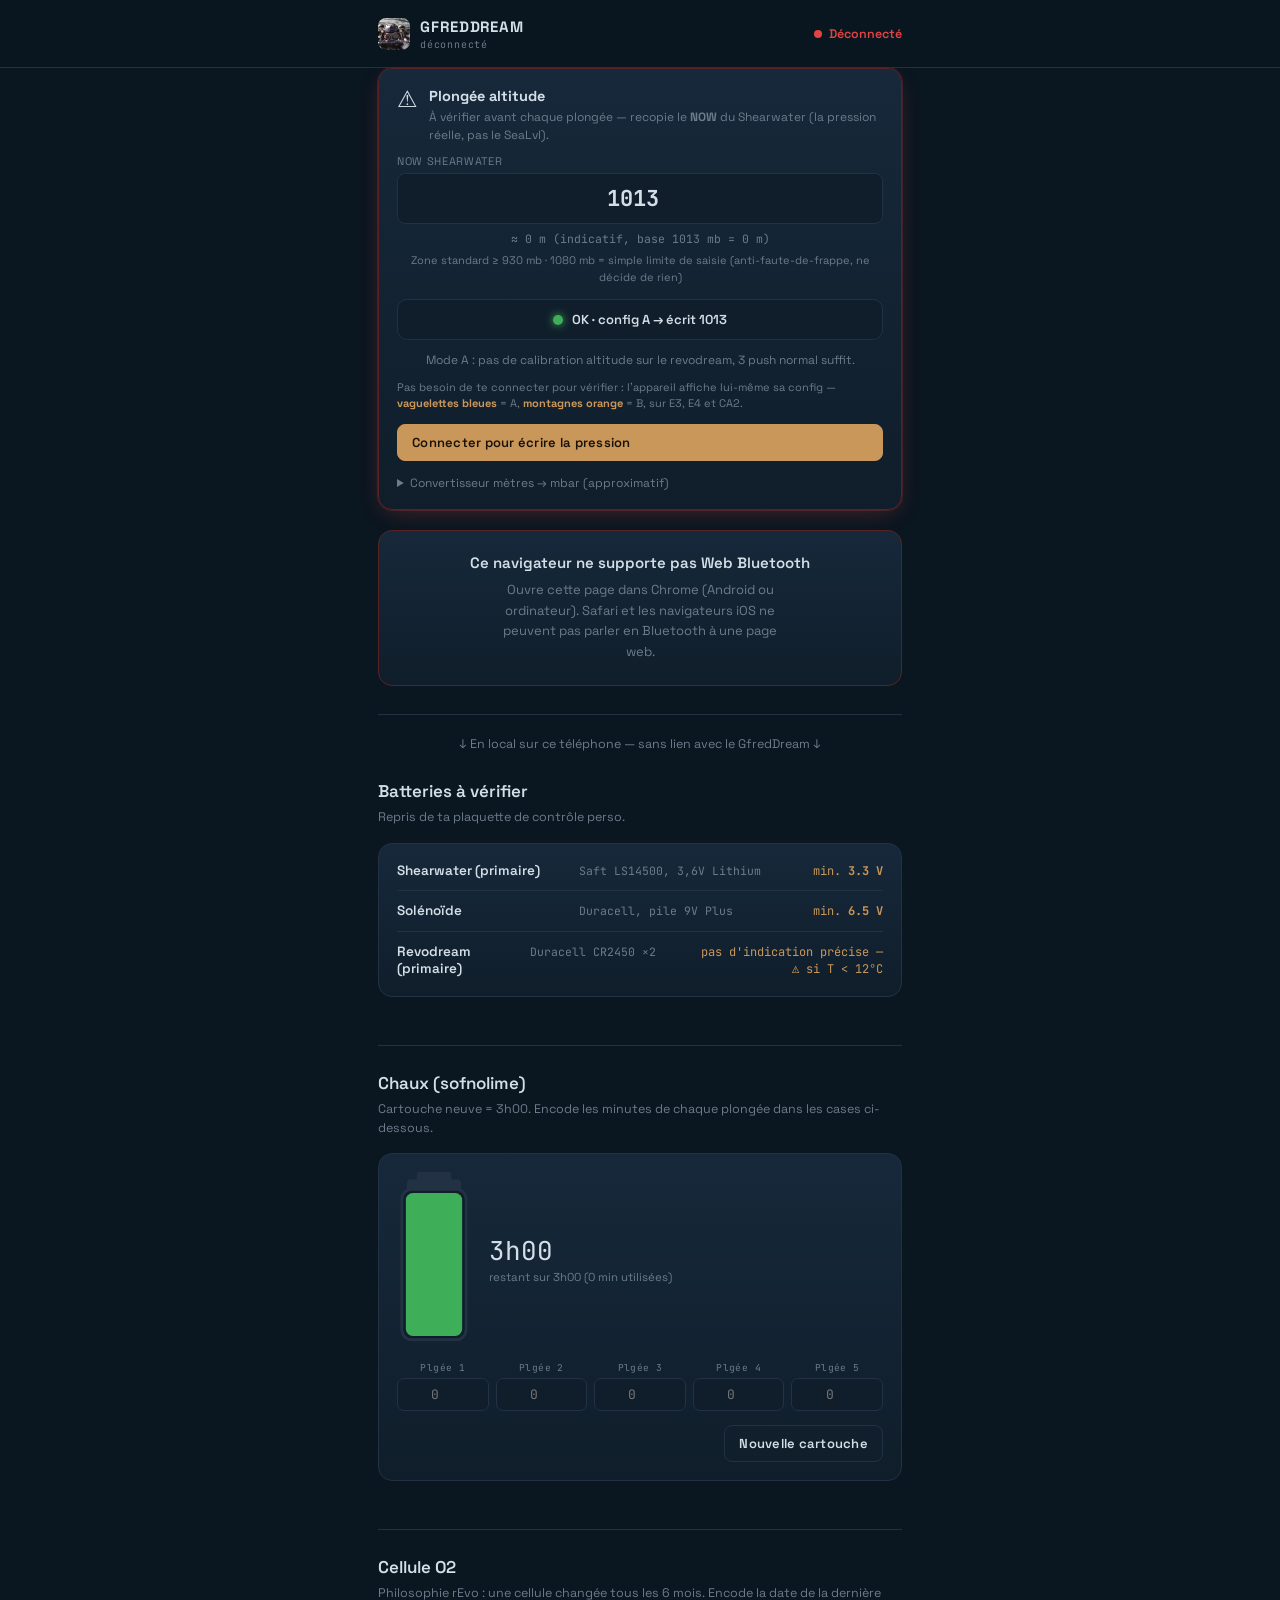
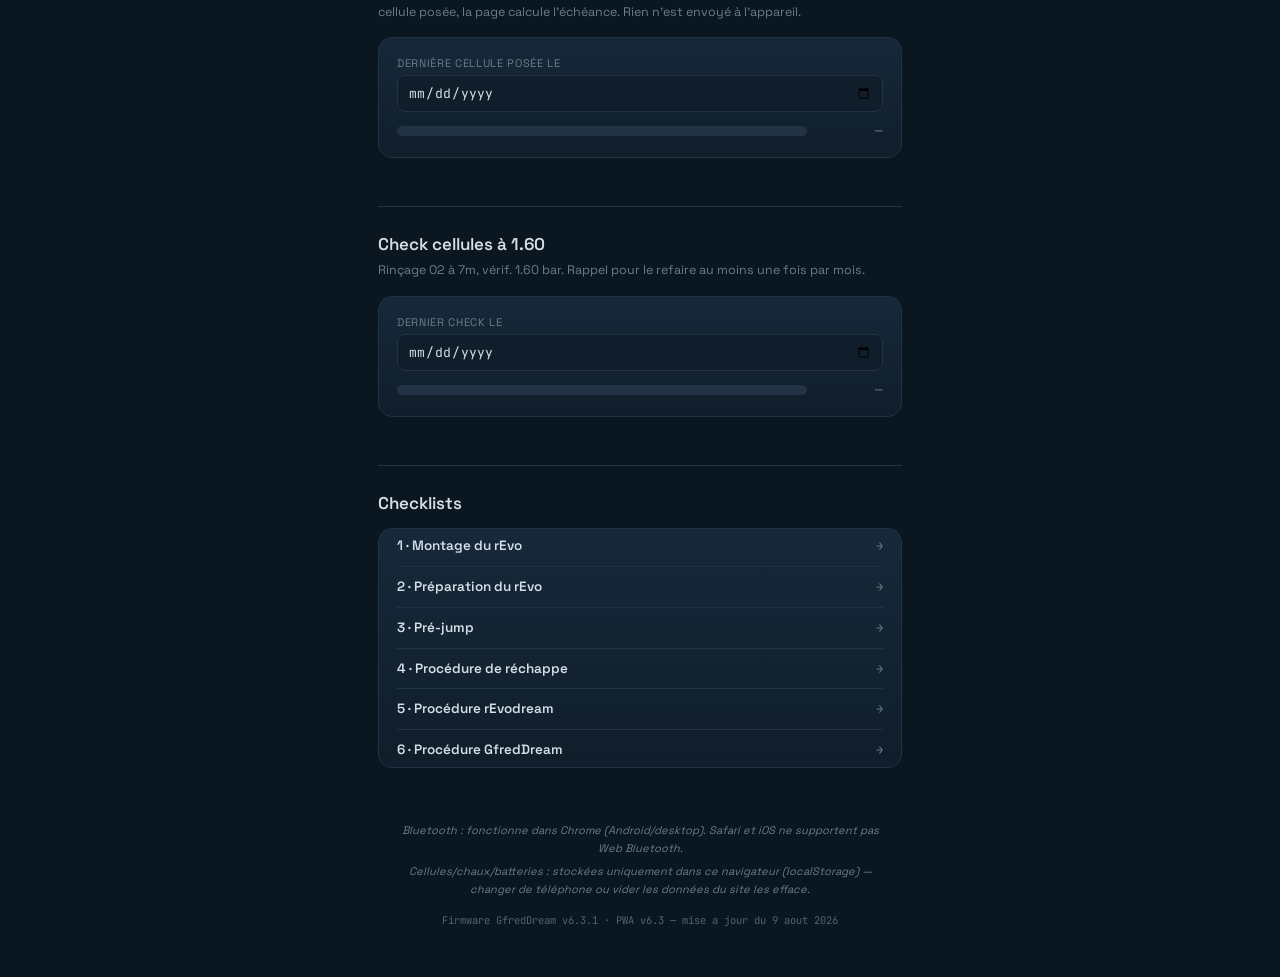
==== commit b08871e3: "Add files via upload" ====
--- a/index.html
+++ b/index.html
@@ -746,7 +746,7 @@
 <footer>
     <p class="footer-note">Bluetooth : fonctionne dans Chrome (Android/desktop). Safari et iOS ne supportent pas Web Bluetooth.</p>
     <p class="footer-note">Cellules/chaux/batteries : stockées uniquement dans ce navigateur (localStorage) — changer de téléphone ou vider les données du site les efface.</p>
-    <p class="footer-version">Firmware GfredDream v6.0.0 · PWA — mise à jour du 25 juillet 2026</p>
+    <p class="footer-version">Firmware GfredDream v6.3.1 · PWA v6.3 — mise a jour du 9 aout 2026</p>
   </footer>
 
   
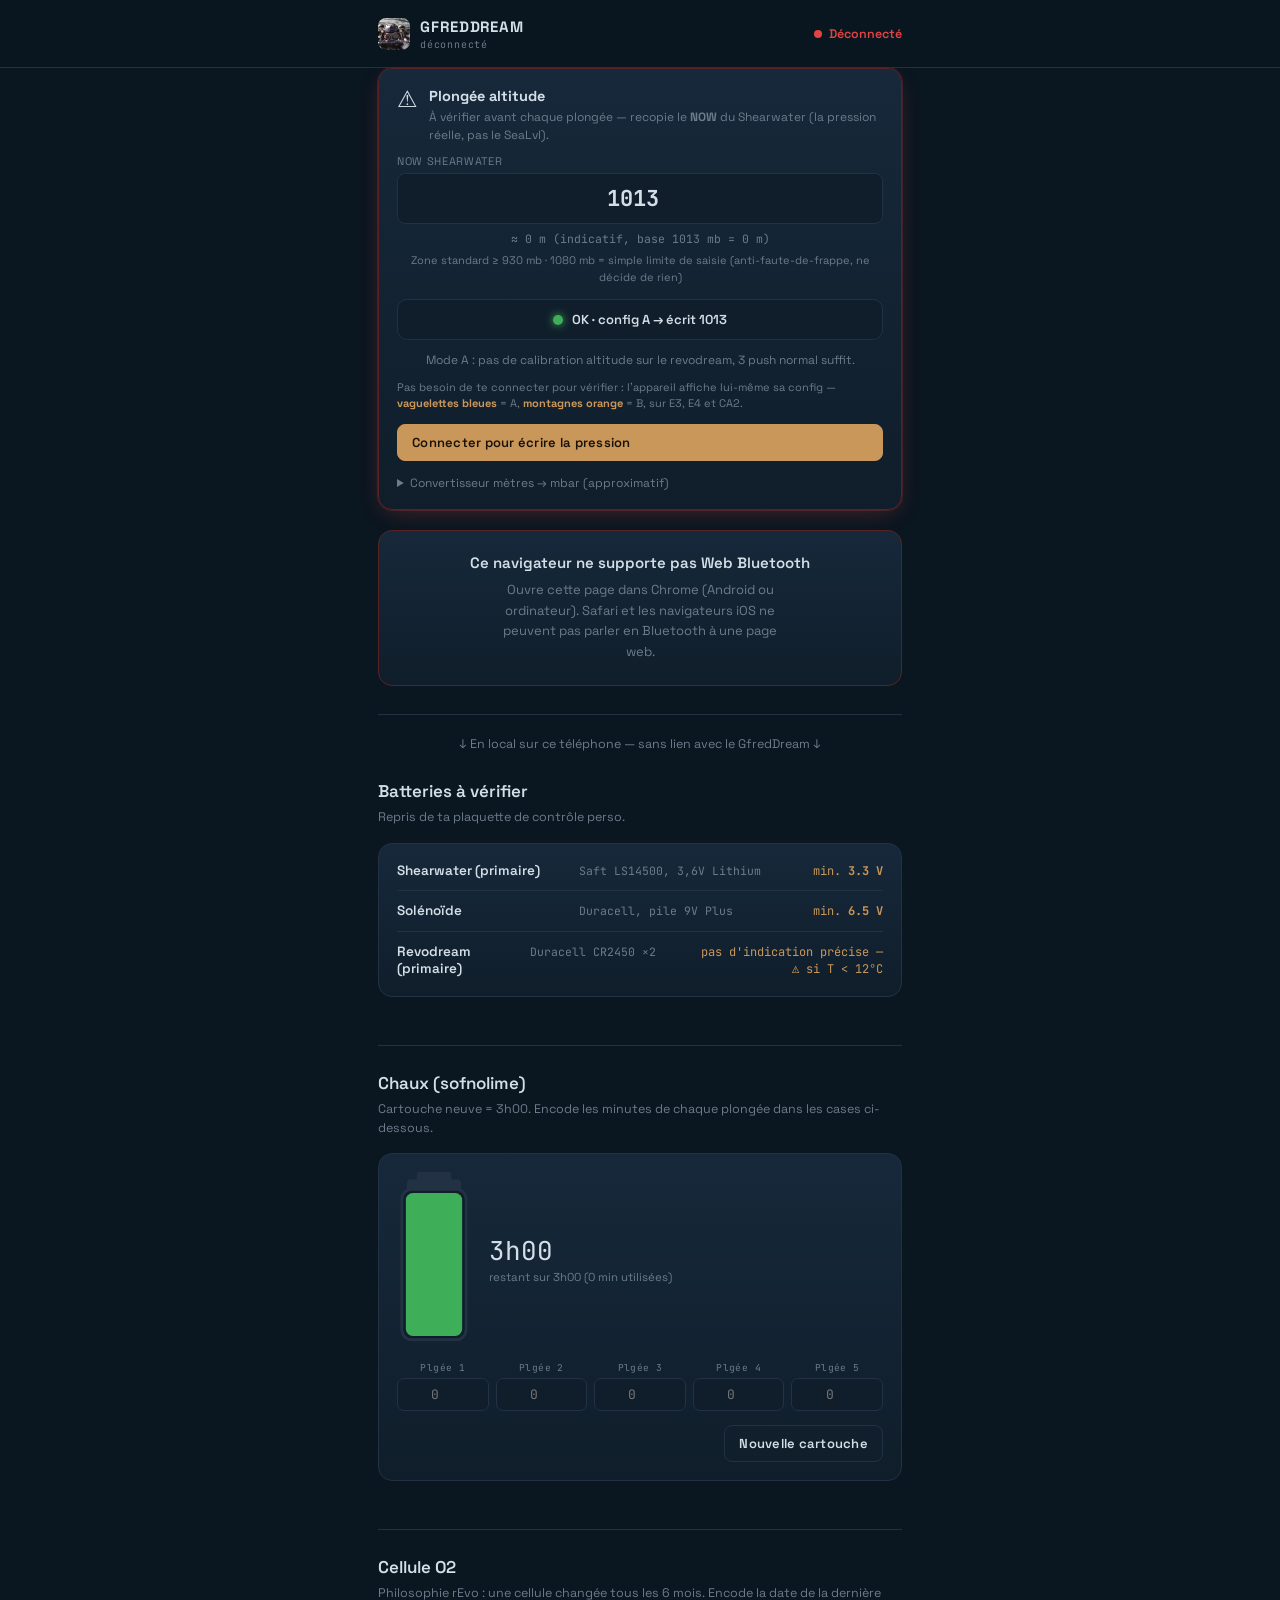
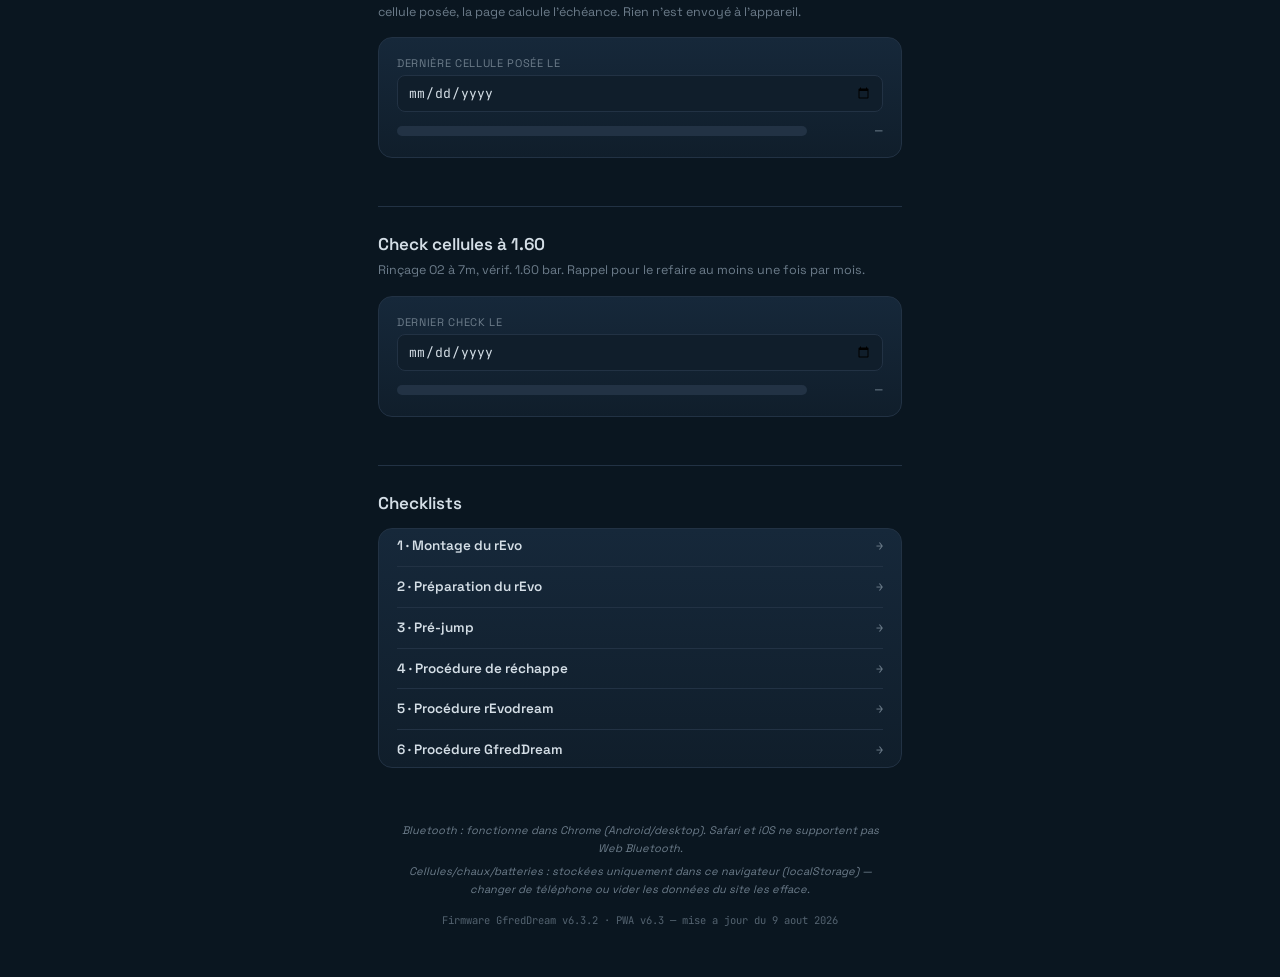
==== commit 8fe3bb88: "Add files via upload" ====
--- a/index.html
+++ b/index.html
@@ -746,7 +746,7 @@
 <footer>
     <p class="footer-note">Bluetooth : fonctionne dans Chrome (Android/desktop). Safari et iOS ne supportent pas Web Bluetooth.</p>
     <p class="footer-note">Cellules/chaux/batteries : stockées uniquement dans ce navigateur (localStorage) — changer de téléphone ou vider les données du site les efface.</p>
-    <p class="footer-version">Firmware GfredDream v6.3.1 · PWA v6.3 — mise a jour du 9 aout 2026</p>
+    <p class="footer-version">Firmware GfredDream v6.3.2 · PWA v6.3 — mise a jour du 9 aout 2026</p>
   </footer>
 
   
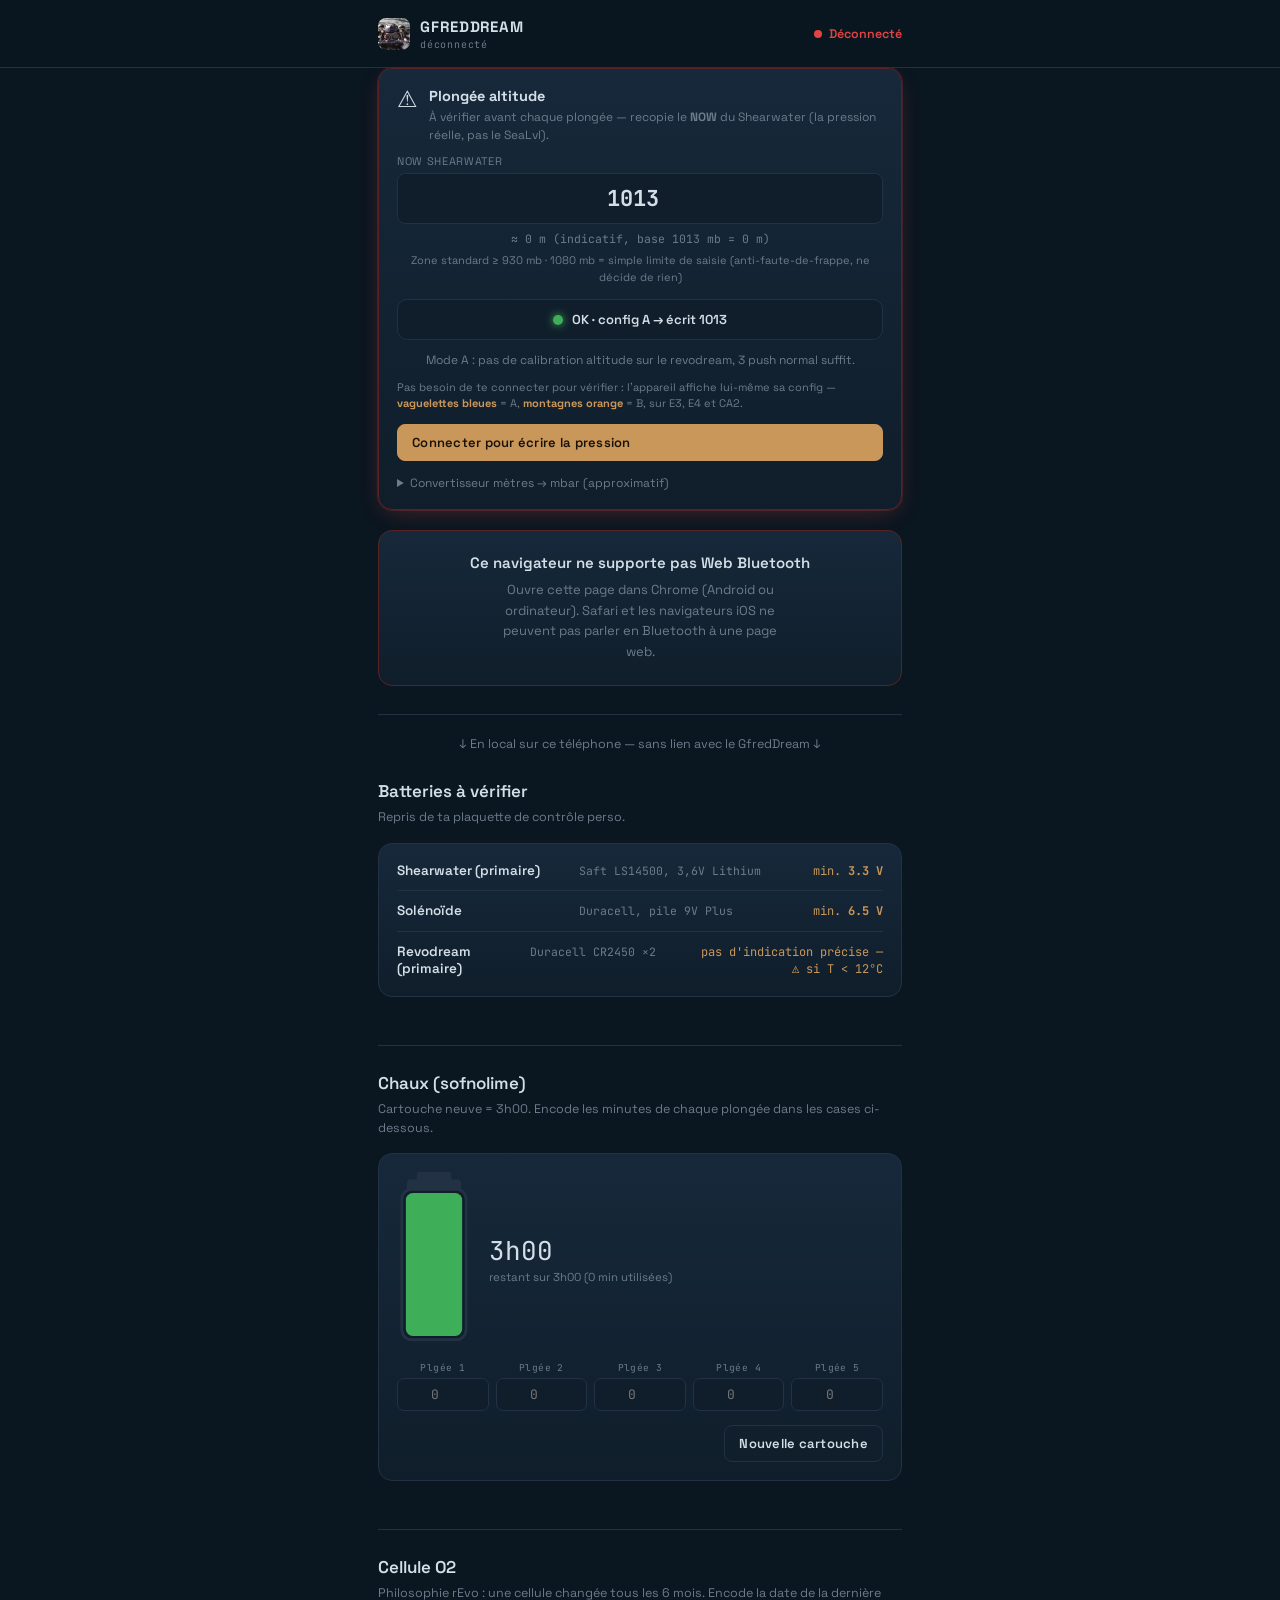
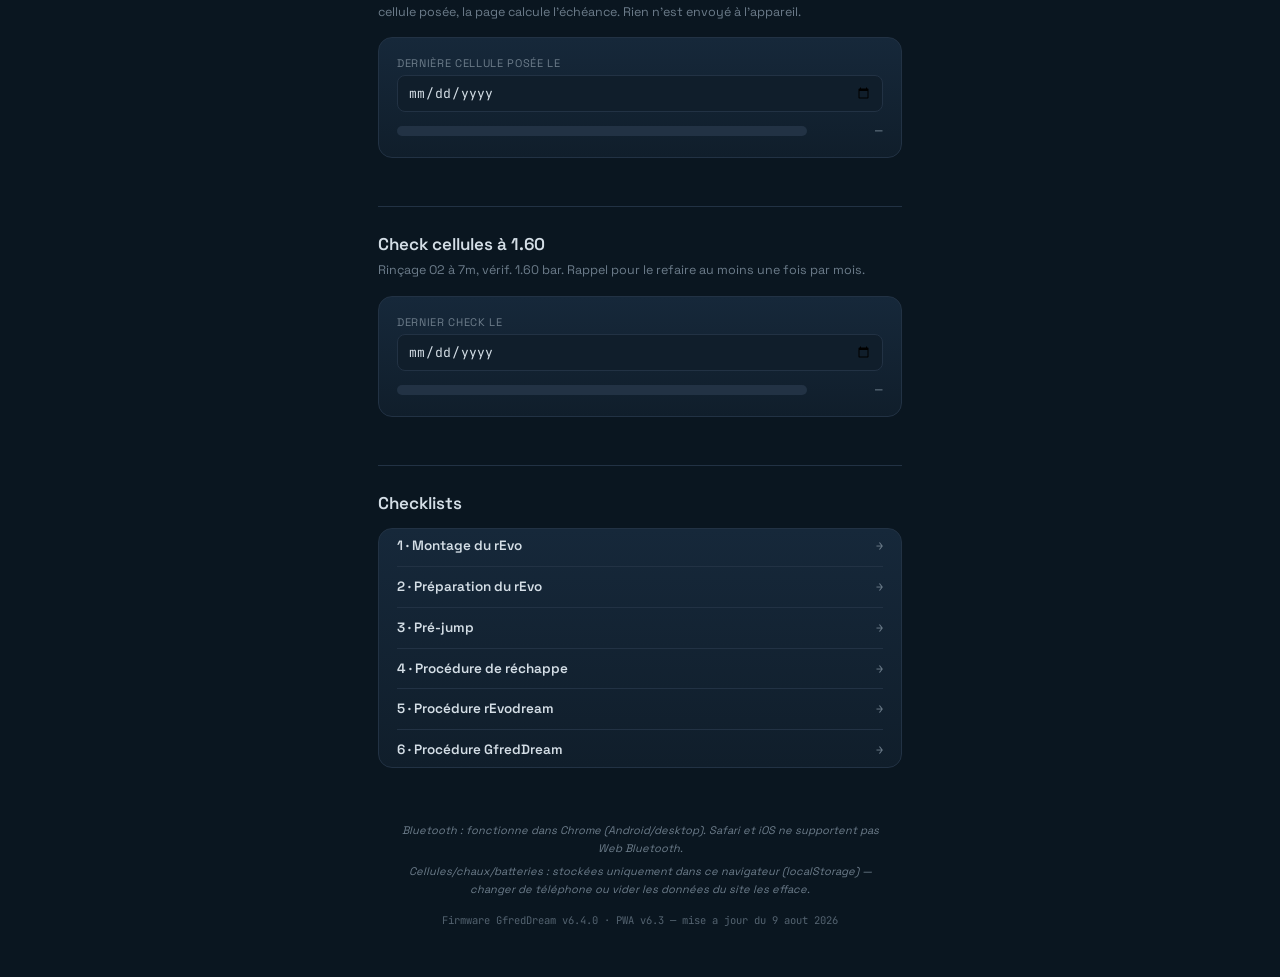
==== commit c60ce6da: "Add files via upload" ====
--- a/index.html
+++ b/index.html
@@ -746,7 +746,7 @@
 <footer>
     <p class="footer-note">Bluetooth : fonctionne dans Chrome (Android/desktop). Safari et iOS ne supportent pas Web Bluetooth.</p>
     <p class="footer-note">Cellules/chaux/batteries : stockées uniquement dans ce navigateur (localStorage) — changer de téléphone ou vider les données du site les efface.</p>
-    <p class="footer-version">Firmware GfredDream v6.3.2 · PWA v6.3 — mise a jour du 9 aout 2026</p>
+    <p class="footer-version">Firmware GfredDream v6.4.0 · PWA v6.3 — mise a jour du 9 aout 2026</p>
   </footer>
 
   
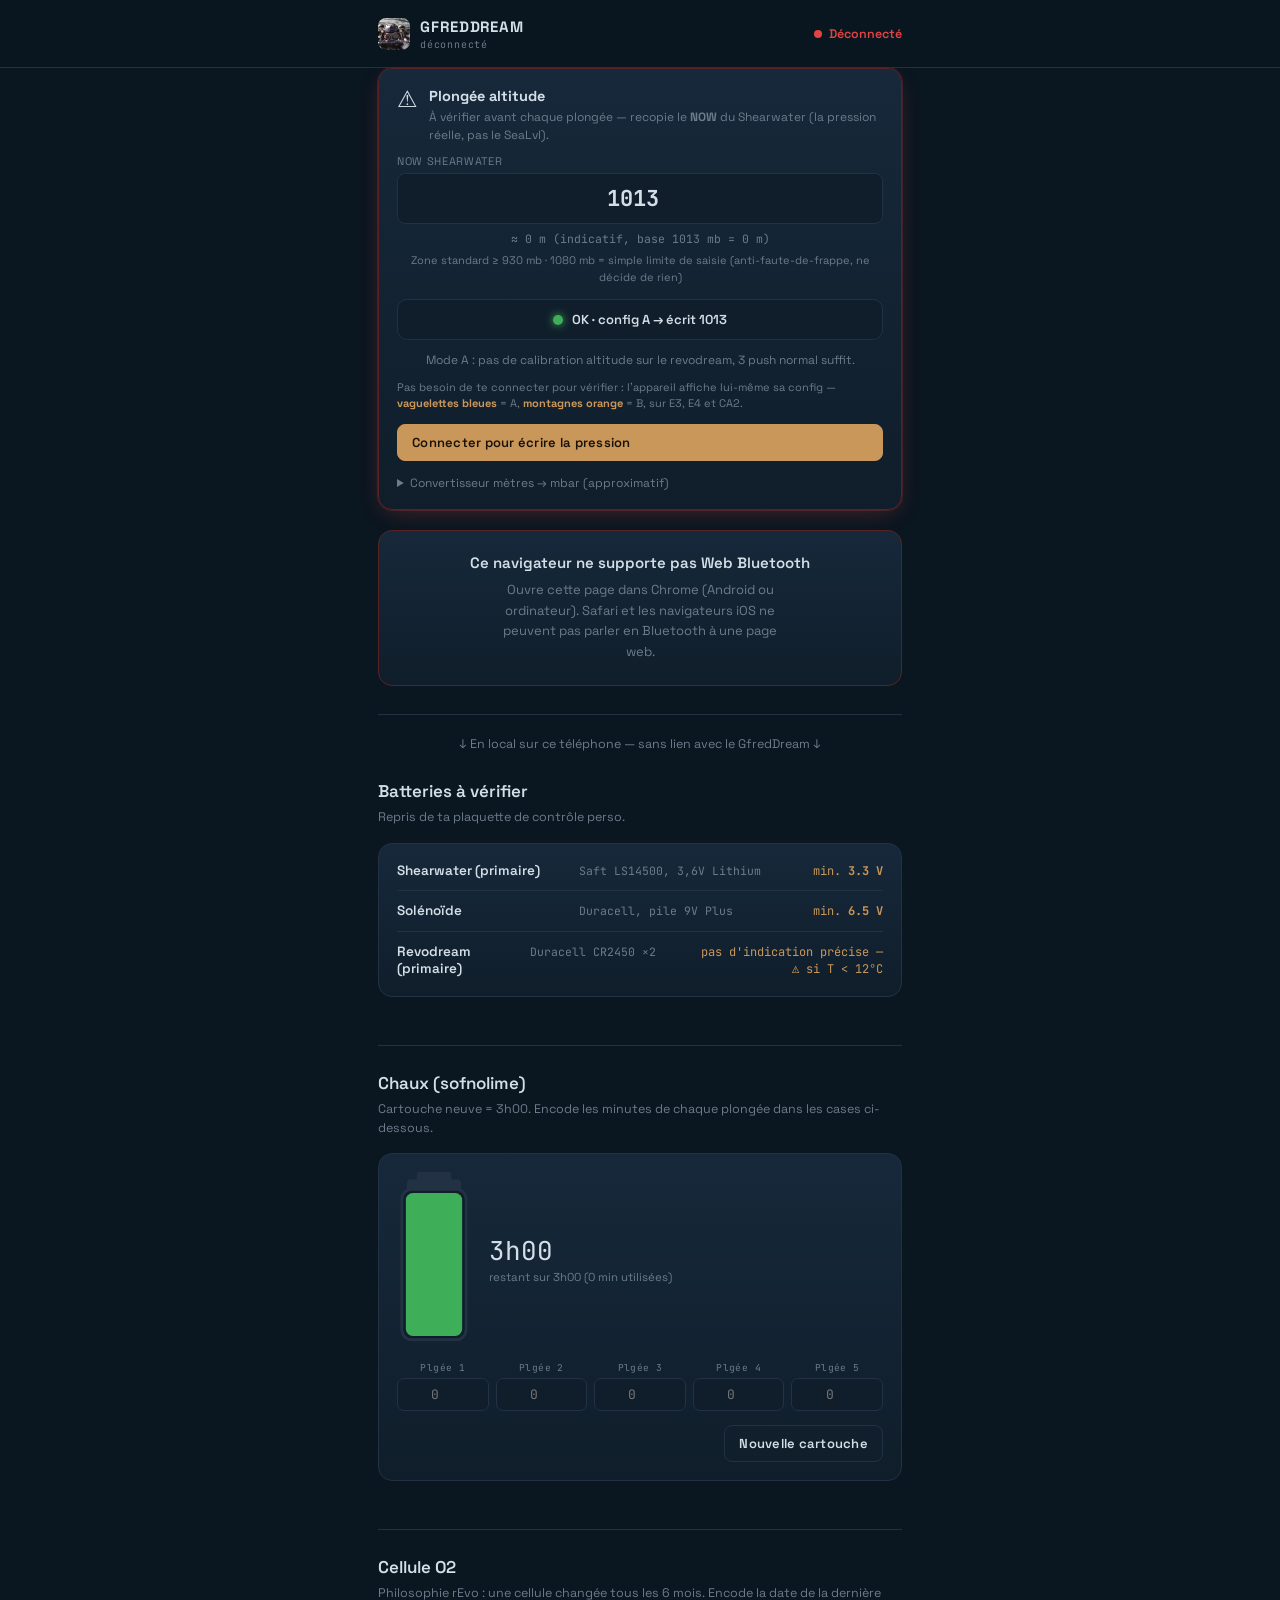
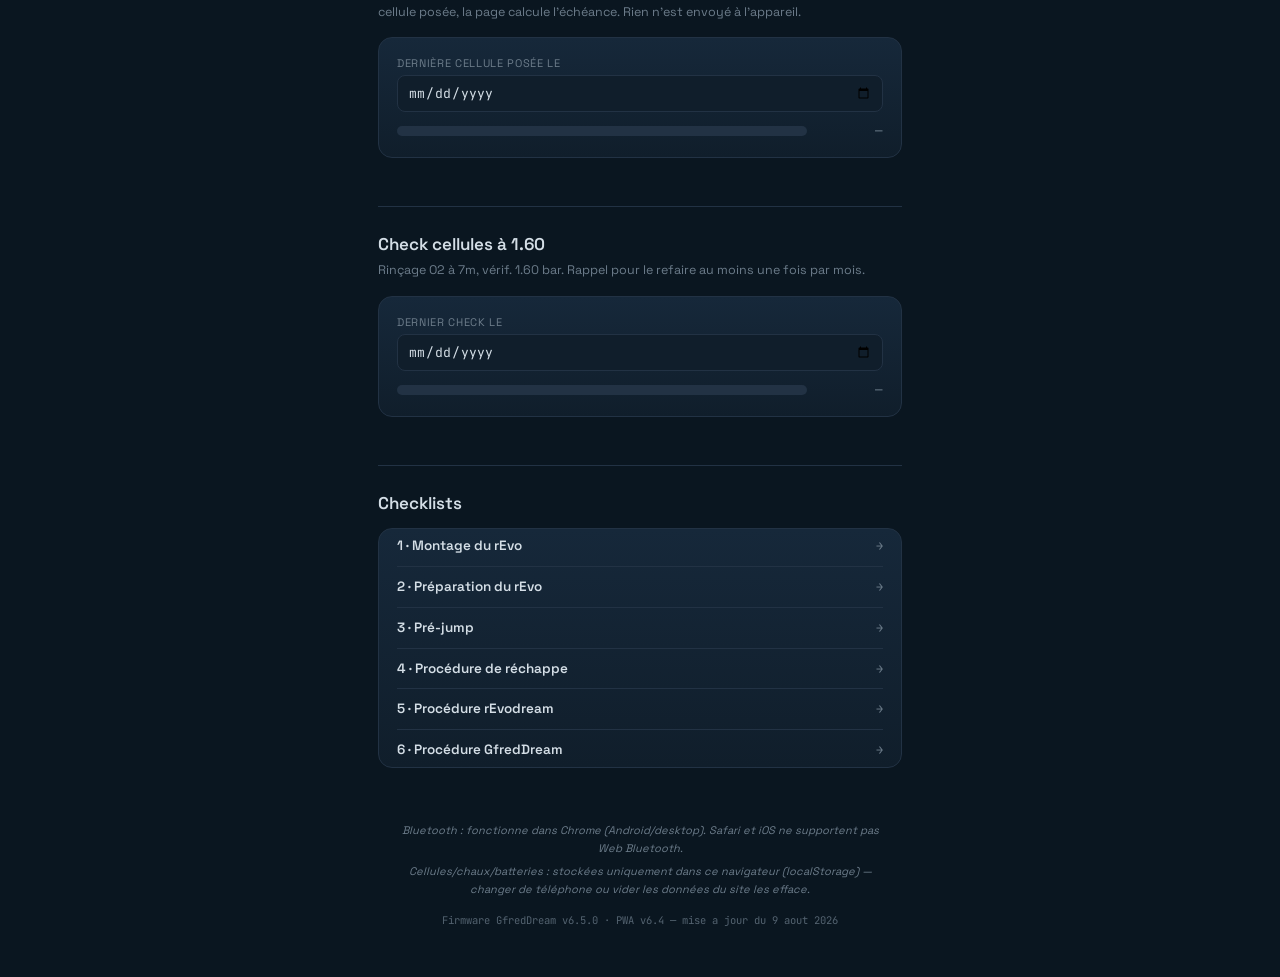
==== commit 5b2b1bdb: "Add files via upload" ====
--- a/index.html
+++ b/index.html
@@ -558,6 +558,8 @@
       <div class="sess-row"><span>Tension mini vue</span><span id="sessVmin">—</span></div>
       <div class="sess-row"><span>Tension maxi vue</span><span id="sessVmax">—</span></div>
       <div class="sess-row"><span>Temps de frame</span><span id="sessFrame">—</span></div>
+      <div class="sess-row"><span>Tâche capteurs</span><span id="sessTick">—</span></div>
+      <div class="sess-row"><span>Lectures cellule</span><span id="sessRead">—</span></div>
       <p class="hint" style="margin:12px 0 0;">Repart de zéro à chaque coupure. À lire au retour
       à la voiture : c'est la durée réelle sous tension, celle qu'aucun test de banc ne donne.
       Budget de frame 41 ms — au-delà, le FPS descend seul.</p>
@@ -746,7 +748,7 @@
 <footer>
     <p class="footer-note">Bluetooth : fonctionne dans Chrome (Android/desktop). Safari et iOS ne supportent pas Web Bluetooth.</p>
     <p class="footer-note">Cellules/chaux/batteries : stockées uniquement dans ce navigateur (localStorage) — changer de téléphone ou vider les données du site les efface.</p>
-    <p class="footer-version">Firmware GfredDream v6.4.0 · PWA v6.3 — mise a jour du 9 aout 2026</p>
+    <p class="footer-version">Firmware GfredDream v6.5.0 · PWA v6.4 — mise a jour du 9 aout 2026</p>
   </footer>
 
   
@@ -984,6 +986,17 @@
     $('sessFrame').textContent = fr > 0 ? fr.toFixed(1) + ' ms' : '—';
     // Budget de frame = 41 ms. Au-delà, le FPS descend tout seul.
     $('sessFrame').style.color = (fr > 41) ? '#e8a33d' : '';
+    // v6.5.0 — cadences réelles de la tâche du cœur 0. Attendu : ~100 Hz
+    // pour le tick (10 ms) et ~25 Hz par cellule (4 ticks par cycle C1→C2).
+    // Si ces chiffres s'effondrent, la tâche est affamée ou morte — c'est
+    // exactement le défaut qu'on vient de corriger, rendu visible.
+    if (dv.byteLength >= 14) {
+      const thz = dv.getUint16(10, true), rhz = dv.getUint16(12, true);
+      $('sessTick').textContent = thz + ' Hz';
+      $('sessRead').textContent = rhz + ' Hz';
+      $('sessTick').style.color = (thz >= 80) ? '#3ec46d' : '#e03e3e';
+      $('sessRead').style.color = (rhz >= 18) ? '#3ec46d' : '#e03e3e';
+    }
   }
   // ── v6.2.0 — autonomie totale mesurée le 29/07 (test de décharge, 48
   // relevés) : 411 min depuis charge pleine, WiFi CONNECTÉ. C'est un
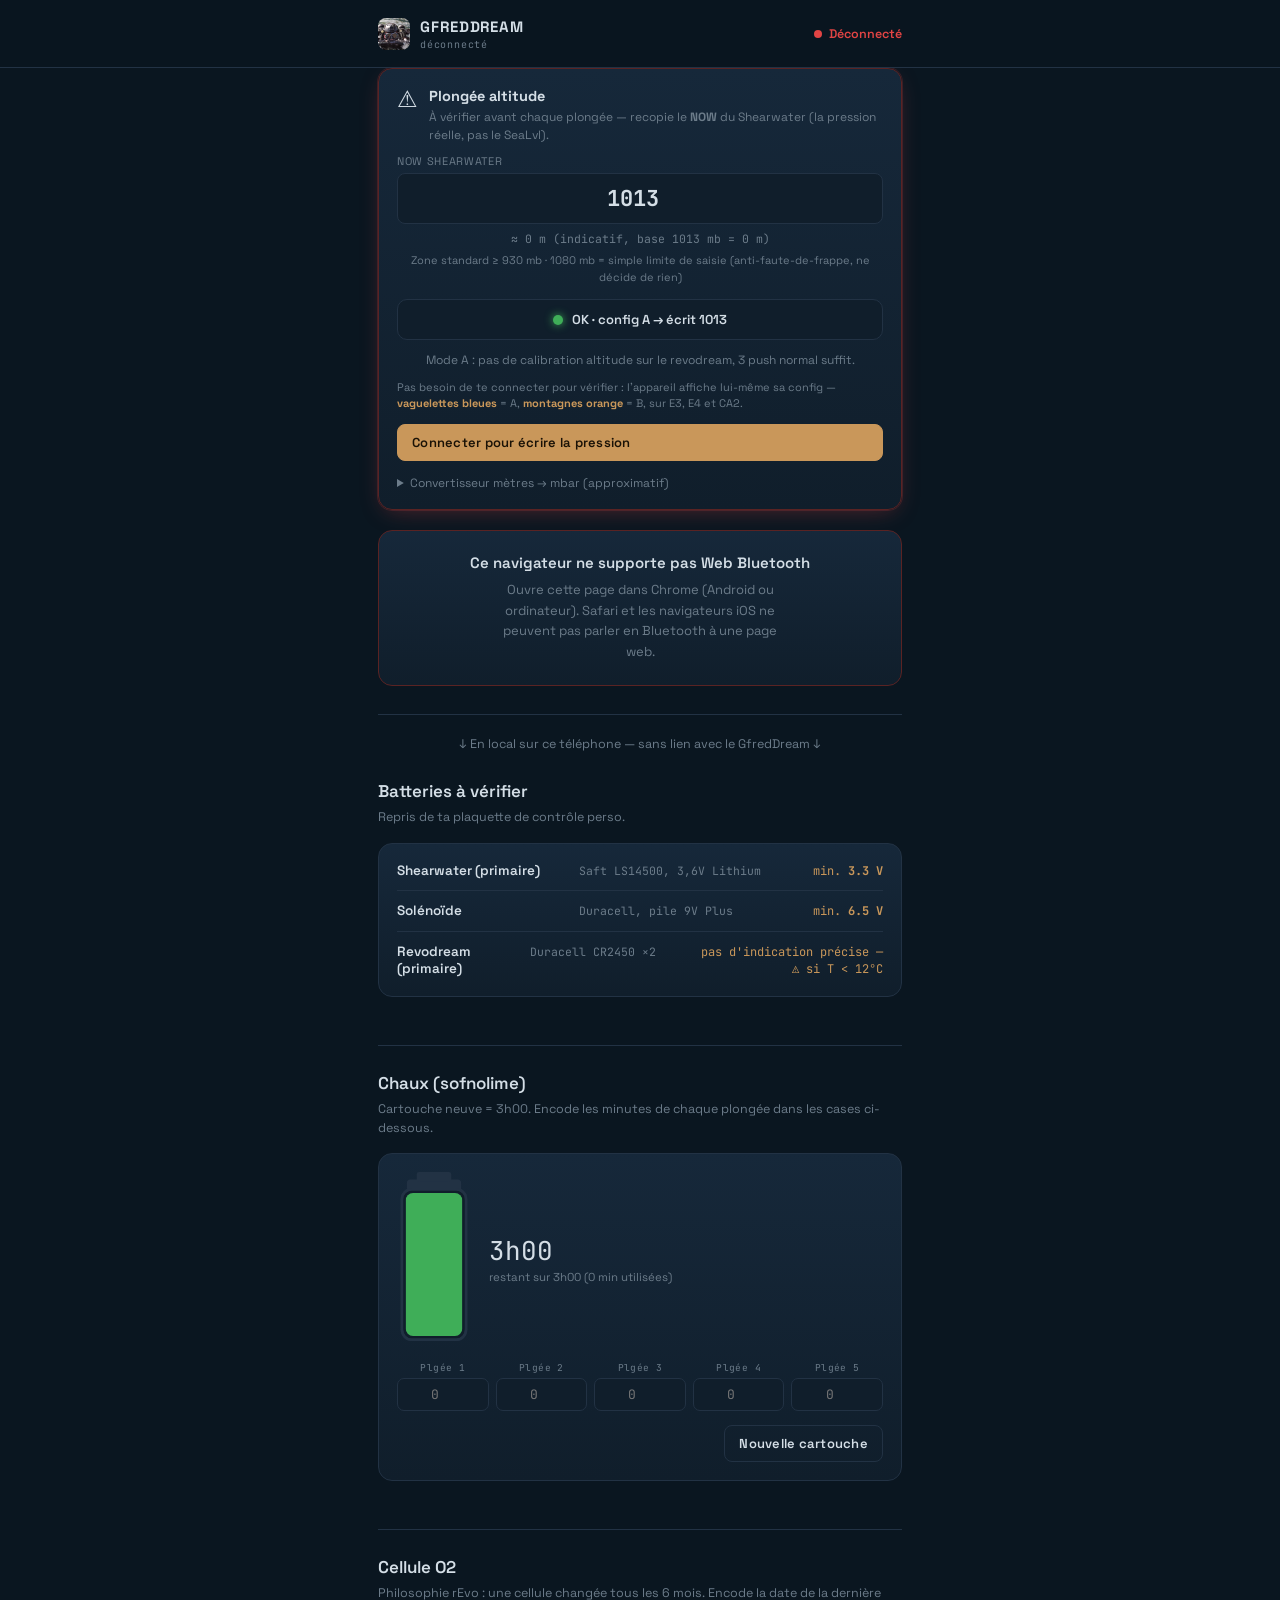
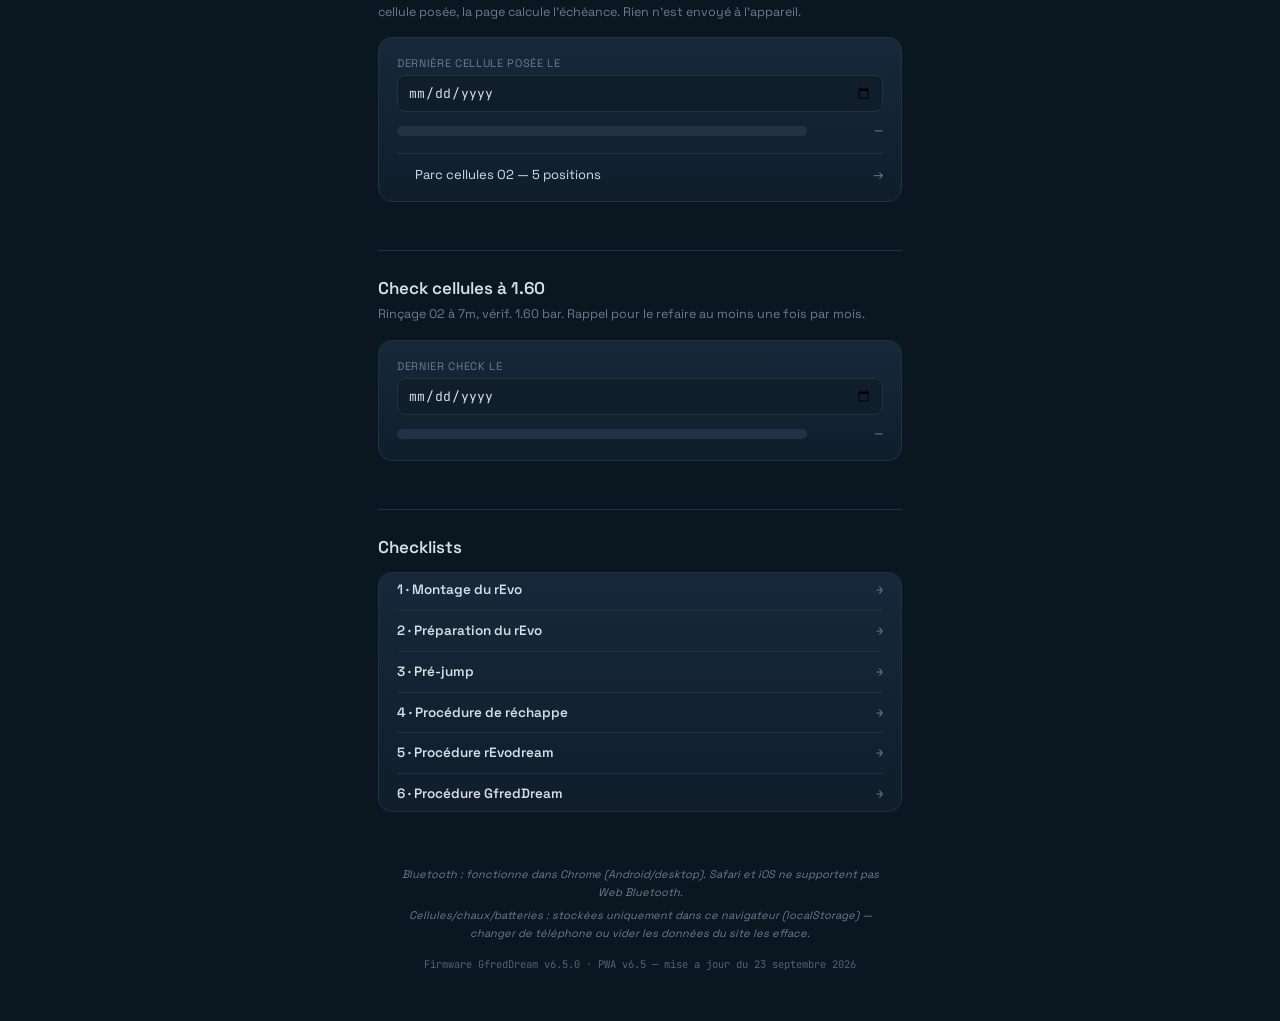
==== commit 6ab6c461: "Add files via upload" ====
--- a/index.html
+++ b/index.html
@@ -315,6 +315,18 @@
   .cap-days.danger{color:var(--danger);}
 
   .cell-card{display:flex;flex-direction:column;gap:10px;}
+  /* Lien vers le parc cellules — dans la même carte, sous la barre. */
+  .park-link{
+    display:flex;align-items:center;gap:10px;margin-top:4px;padding-top:12px;
+    border-top:1px solid var(--line);text-decoration:none;color:var(--mist);
+  }
+  .park-name{flex:1;font-size:13px;}
+  .park-arrow{color:var(--mist-dim);font-size:13px;}
+  /* Pastille : visible UNIQUEMENT si la rotation est due ou en retard.
+     Invisible le reste du temps, pour ne pas devenir du bruit. */
+  .park-dot{width:8px;height:8px;border-radius:50%;flex:none;background:transparent;}
+  .park-dot.warn  {background:var(--warn);  box-shadow:0 0 7px var(--warn);}
+  .park-dot.danger{background:var(--danger);box-shadow:0 0 7px var(--danger);}
   .cell-head{display:flex;align-items:center;justify-content:space-between;}
   .cell-name{font-size:13.5px;font-weight:600;}
   .date-field{
@@ -690,6 +702,11 @@
         <div class="cap-track"><div class="cap-fill" id="cell1Fill"></div></div>
         <span class="cap-days" id="cell1Days">—</span>
       </div>
+      <a href="cellules.html" class="park-link" id="parkLink">
+        <span class="park-dot" id="parkDot"></span>
+        <span class="park-name">Parc cellules O2 — 5 positions</span>
+        <span class="park-arrow">→</span>
+      </a>
     </div>
   </section>
 
@@ -748,7 +765,7 @@
 <footer>
     <p class="footer-note">Bluetooth : fonctionne dans Chrome (Android/desktop). Safari et iOS ne supportent pas Web Bluetooth.</p>
     <p class="footer-note">Cellules/chaux/batteries : stockées uniquement dans ce navigateur (localStorage) — changer de téléphone ou vider les données du site les efface.</p>
-    <p class="footer-version">Firmware GfredDream v6.5.0 · PWA v6.4 — mise a jour du 9 aout 2026</p>
+    <p class="footer-version">Firmware GfredDream v6.5.0 · PWA v6.5 — mise a jour du 23 septembre 2026</p>
   </footer>
 
   
@@ -1332,6 +1349,24 @@
     fillId: 'cell1Fill', daysId: 'cell1Days',
     cycleDays: 180, warnDays: 15
   });
+  // Pastille du lien "Parc cellules" : allumée seulement si la rotation
+  // est due. On relit le même localStorage que cellules.html — une seule
+  // source de vérité, pas de date dupliquée à tenir à jour.
+  (function parkBadge(){
+    const dot = document.getElementById('parkDot');
+    if (!dot) return;
+    let park;
+    try { park = JSON.parse(localStorage.getItem('gfd_cells_park') || 'null'); } catch(e){ return; }
+    if (!Array.isArray(park) || !park.length) return;
+    const dates = park.map(c => c && c.date).filter(Boolean).sort();
+    if (!dates.length) return;
+    const d = new Date(dates[dates.length-1] + 'T00:00:00');
+    d.setMonth(d.getMonth() + 6);
+    const daysLeft = Math.ceil((d - new Date()) / 86400000);
+    if (daysLeft < -60)      dot.className = 'park-dot danger';
+    else if (daysLeft <= 30) dot.className = 'park-dot warn';
+  })();
+
   initCountdown({
     storageKey: 'gfd_check16_date', dateInputId: 'check16Date',
     fillId: 'check16Fill', daysId: 'check16Days',
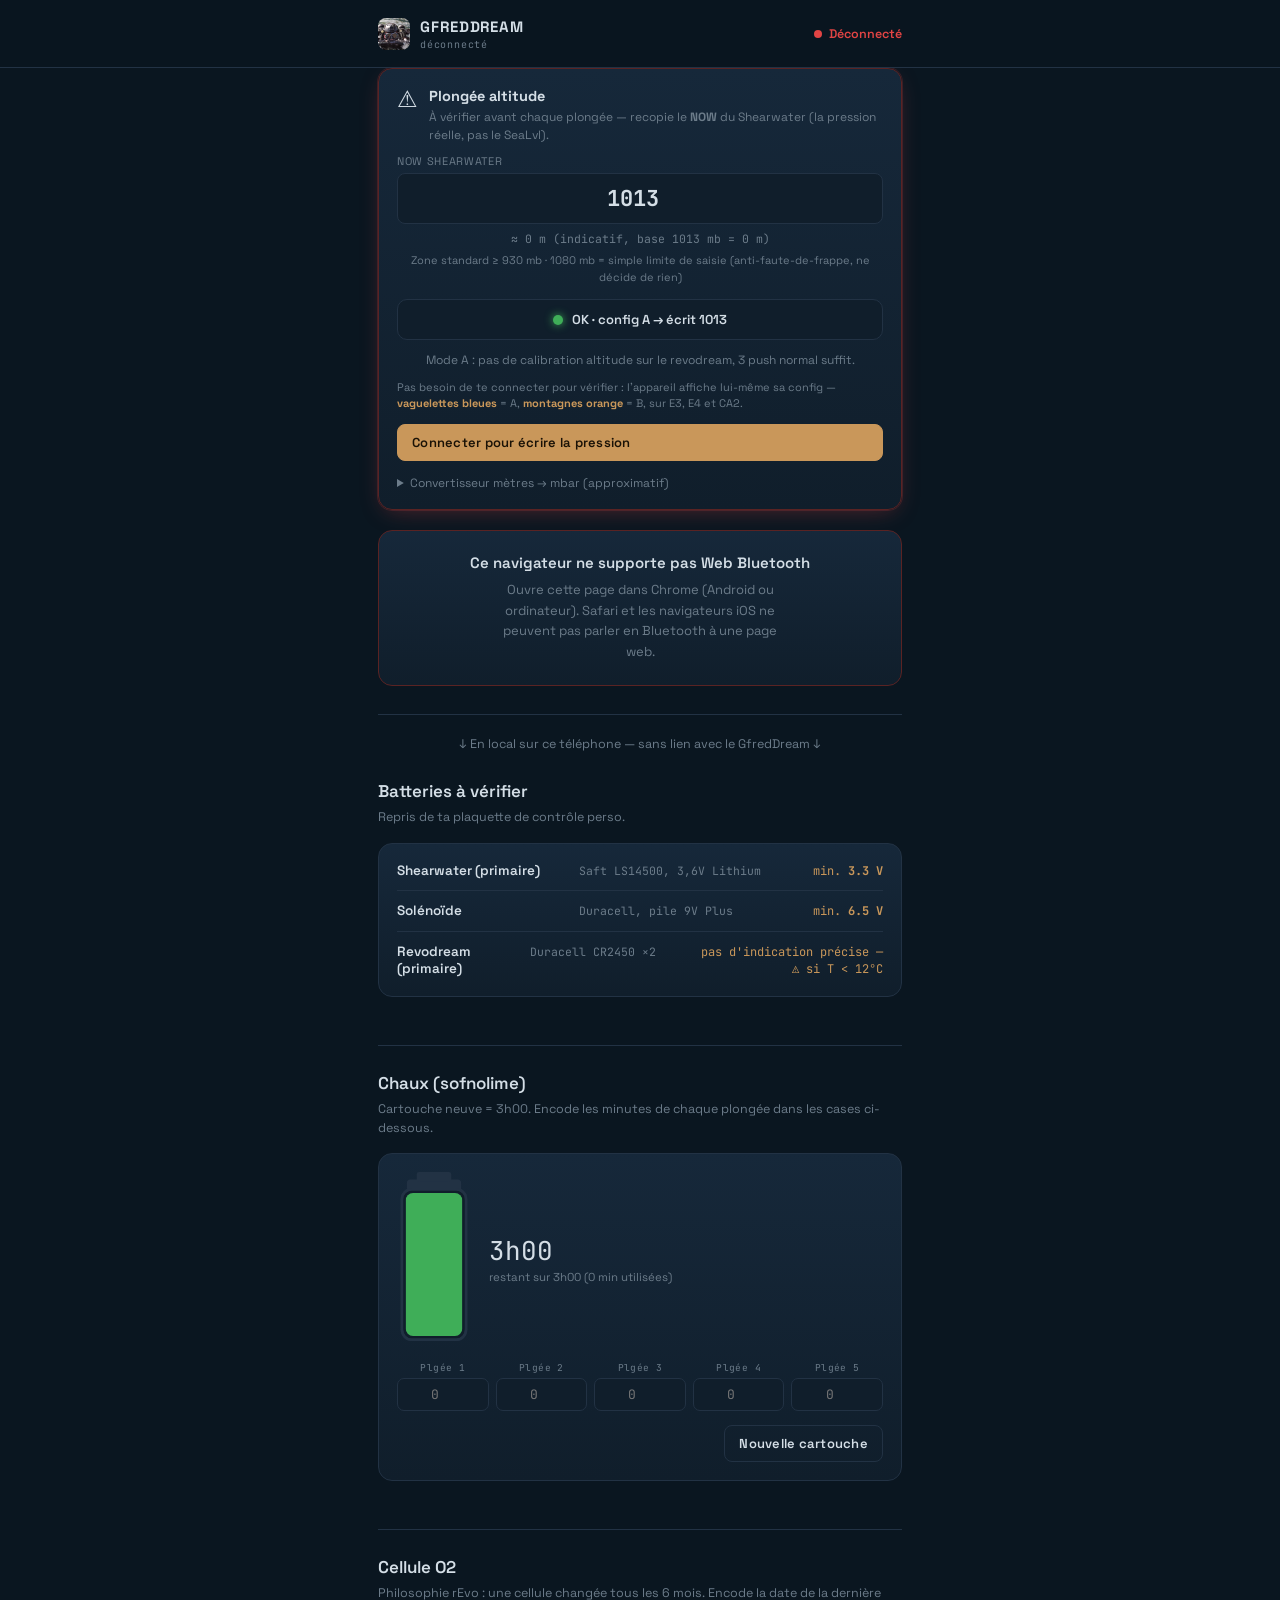
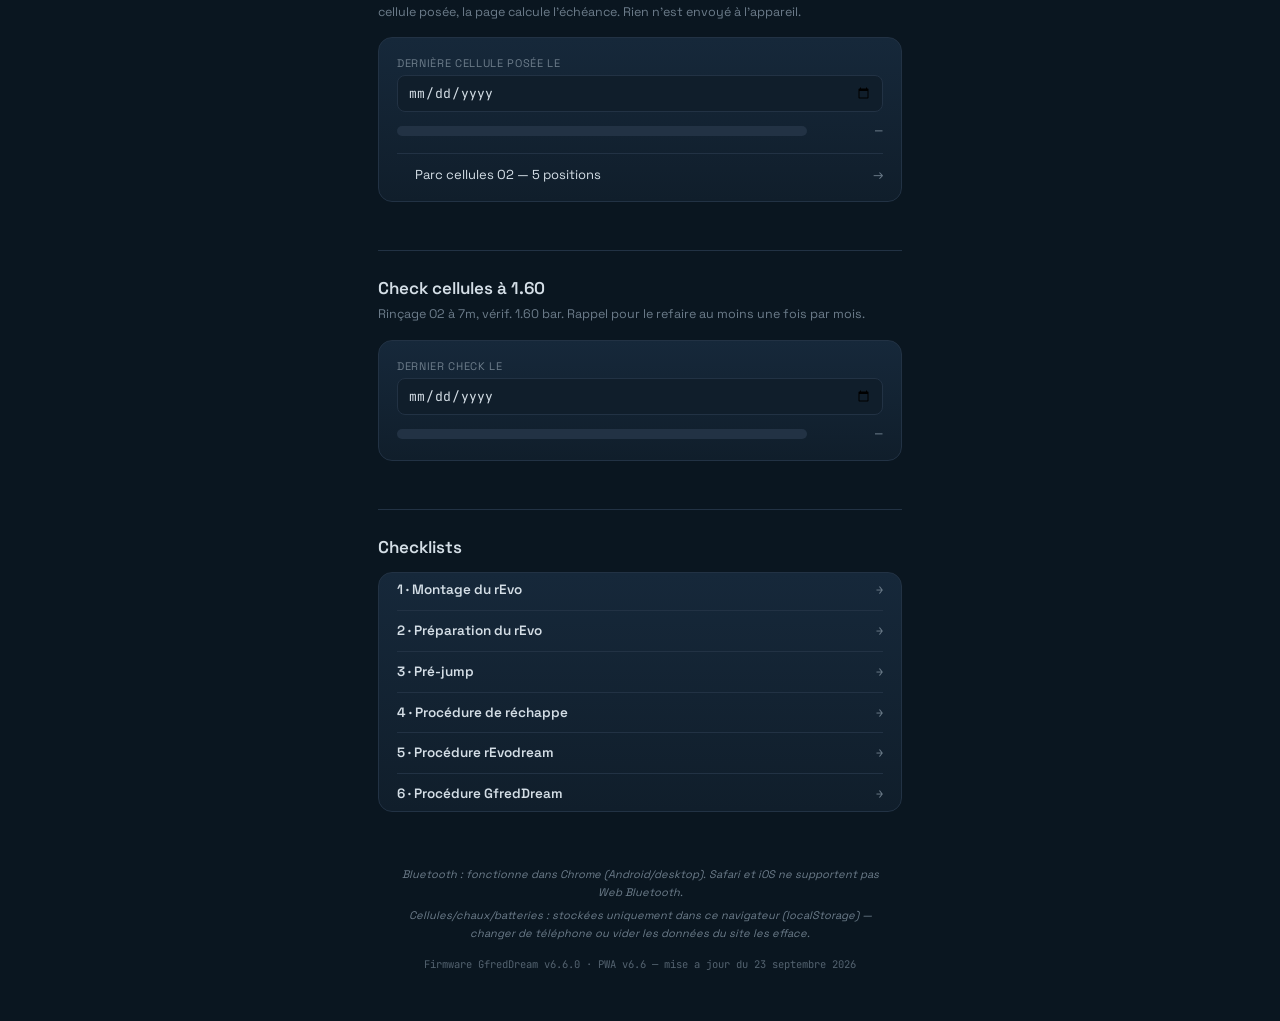
==== commit 6d0ec6aa: "Add files via upload" ====
--- a/index.html
+++ b/index.html
@@ -572,6 +572,7 @@
       <div class="sess-row"><span>Temps de frame</span><span id="sessFrame">—</span></div>
       <div class="sess-row"><span>Tâche capteurs</span><span id="sessTick">—</span></div>
       <div class="sess-row"><span>Lectures cellule</span><span id="sessRead">—</span></div>
+      <div class="sess-row"><span>Dernier redémarrage</span><span id="sessReset">—</span></div>
       <p class="hint" style="margin:12px 0 0;">Repart de zéro à chaque coupure. À lire au retour
       à la voiture : c'est la durée réelle sous tension, celle qu'aucun test de banc ne donne.
       Budget de frame 41 ms — au-delà, le FPS descend seul.</p>
@@ -765,7 +766,7 @@
 <footer>
     <p class="footer-note">Bluetooth : fonctionne dans Chrome (Android/desktop). Safari et iOS ne supportent pas Web Bluetooth.</p>
     <p class="footer-note">Cellules/chaux/batteries : stockées uniquement dans ce navigateur (localStorage) — changer de téléphone ou vider les données du site les efface.</p>
-    <p class="footer-version">Firmware GfredDream v6.5.0 · PWA v6.5 — mise a jour du 23 septembre 2026</p>
+    <p class="footer-version">Firmware GfredDream v6.6.0 · PWA v6.6 — mise a jour du 23 septembre 2026</p>
   </footer>
 
   
@@ -1013,6 +1014,24 @@
       $('sessRead').textContent = rhz + ' Hz';
       $('sessTick').style.color = (thz >= 80) ? '#3ec46d' : '#e03e3e';
       $('sessRead').style.color = (rhz >= 18) ? '#3ec46d' : '#e03e3e';
+    }
+    // v6.6.0 — cause du dernier reset. Au second boot d'un double
+    // démarrage, cet octet dit ce qui a tué le premier.
+    if (dv.byteLength >= 15) {
+      const R = {
+        1:['Démarrage', ''],
+        3:['Reboot logiciel', ''],
+        4:['Chien de garde', '#e8a33d'],
+        5:['Veille profonde', ''],
+        6:['Chien de garde', '#e8a33d'],
+        7:['Tâche bloquée', '#e8a33d'],
+        8:['Panique', '#e03e3e'],
+        9:['Brownout', '#e03e3e'],
+        10:['Coupure alim', '#e8a33d']
+      };
+      const r = R[dv.getUint8(14)] || ['—', ''];
+      $('sessReset').textContent = r[0];
+      $('sessReset').style.color = r[1];
     }
   }
   // ── v6.2.0 — autonomie totale mesurée le 29/07 (test de décharge, 48
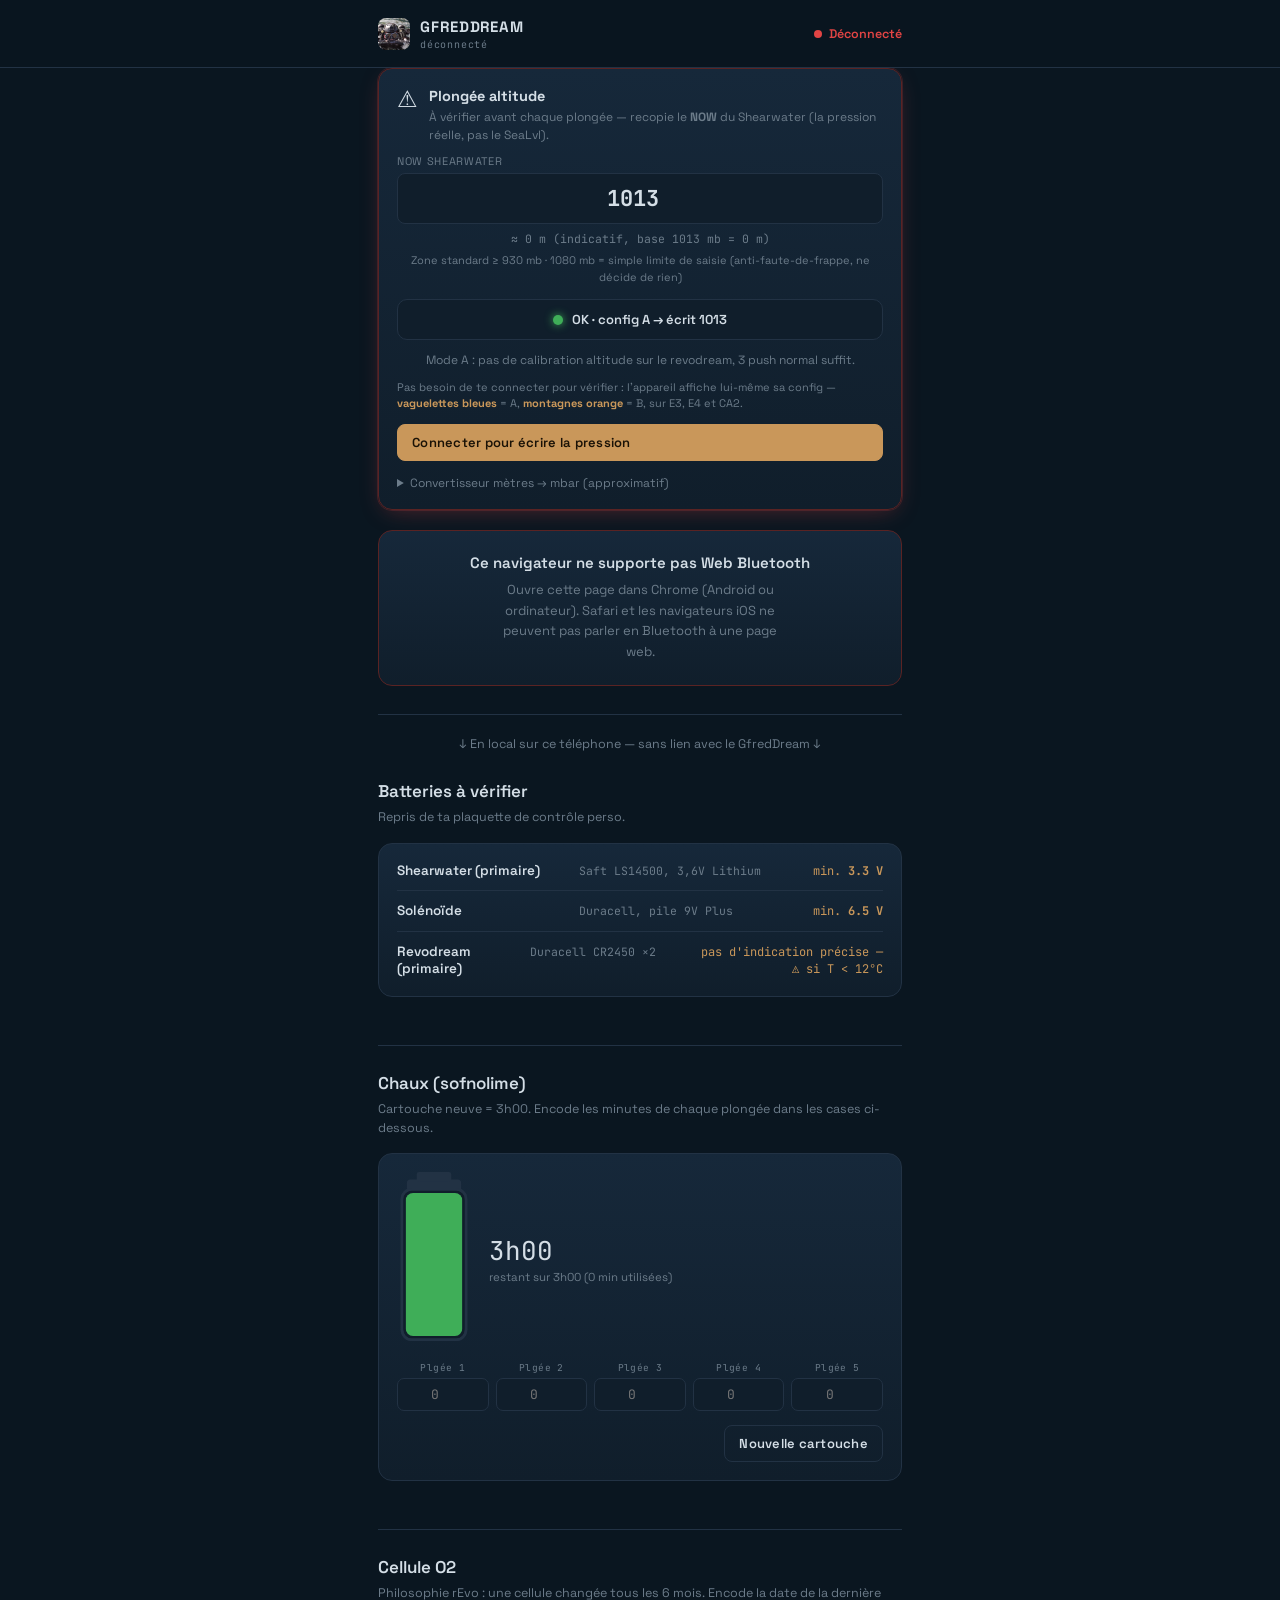
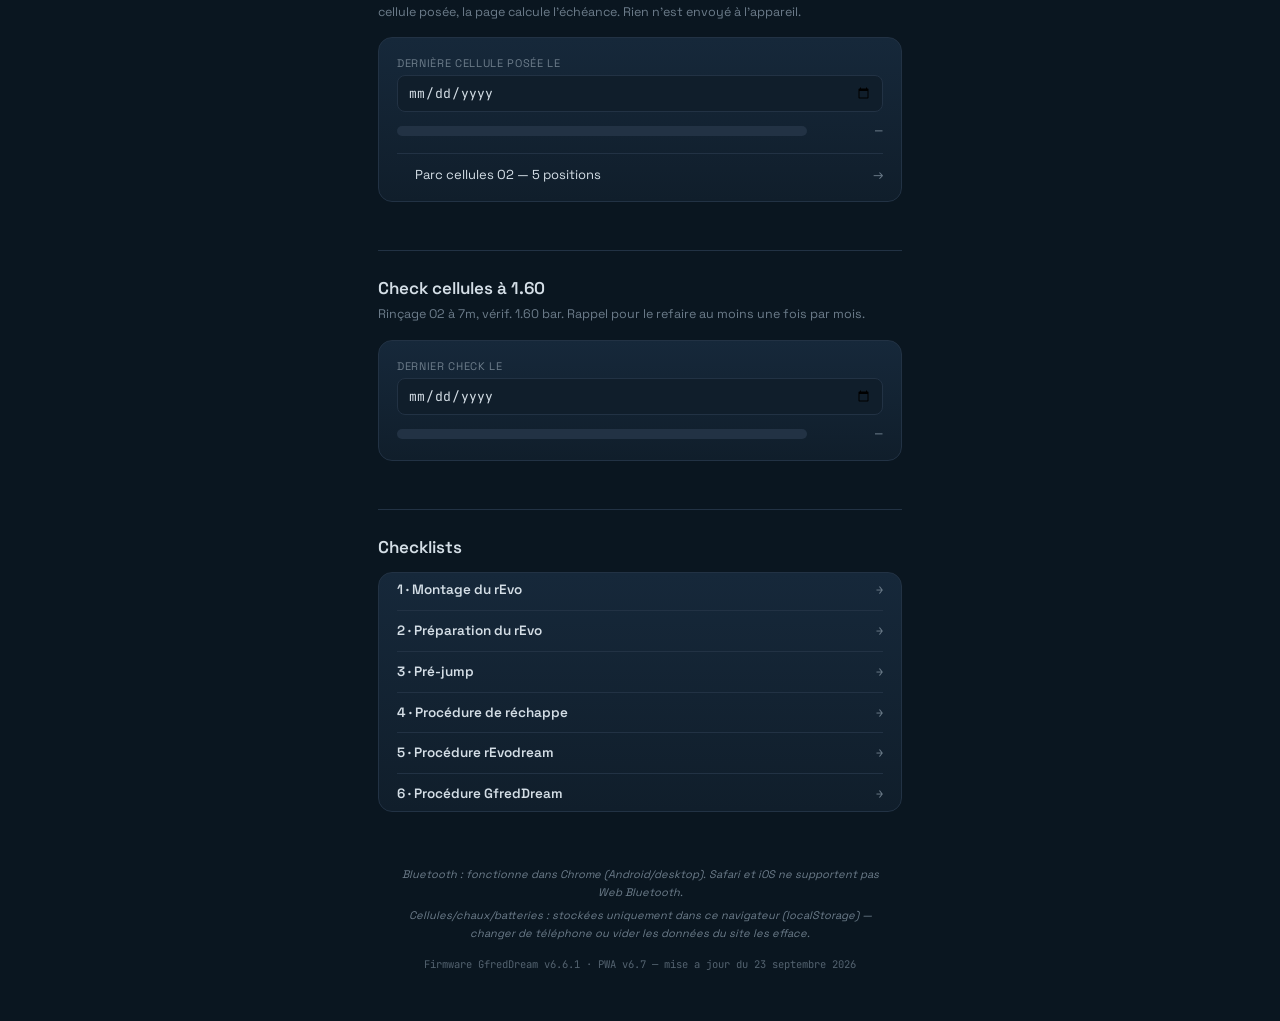
==== commit 2e9822ae: "Add files via upload" ====
--- a/index.html
+++ b/index.html
@@ -573,6 +573,8 @@
       <div class="sess-row"><span>Tâche capteurs</span><span id="sessTick">—</span></div>
       <div class="sess-row"><span>Lectures cellule</span><span id="sessRead">—</span></div>
       <div class="sess-row"><span>Dernier redémarrage</span><span id="sessReset">—</span></div>
+      <div class="sess-row"><span>· dont rotation</span><span id="sessRot">—</span></div>
+      <div class="sess-row"><span>· dont envoi écran</span><span id="sessQspi">—</span></div>
       <p class="hint" style="margin:12px 0 0;">Repart de zéro à chaque coupure. À lire au retour
       à la voiture : c'est la durée réelle sous tension, celle qu'aucun test de banc ne donne.
       Budget de frame 41 ms — au-delà, le FPS descend seul.</p>
@@ -766,7 +768,7 @@
 <footer>
     <p class="footer-note">Bluetooth : fonctionne dans Chrome (Android/desktop). Safari et iOS ne supportent pas Web Bluetooth.</p>
     <p class="footer-note">Cellules/chaux/batteries : stockées uniquement dans ce navigateur (localStorage) — changer de téléphone ou vider les données du site les efface.</p>
-    <p class="footer-version">Firmware GfredDream v6.6.0 · PWA v6.6 — mise a jour du 23 septembre 2026</p>
+    <p class="footer-version">Firmware GfredDream v6.6.1 · PWA v6.7 — mise a jour du 23 septembre 2026</p>
   </footer>
 
   
@@ -1033,6 +1035,16 @@
       $('sessReset').textContent = r[0];
       $('sessReset').style.color = r[1];
     }
+    // v6.6.1 — décomposition du temps de frame. Celui des deux qui domine
+    // désigne le coupable : la mémoire (rotation) ou le pilote d'écran.
+    if (dv.byteLength >= 19) {
+      const rot = dv.getUint16(15, true) / 10, qspi = dv.getUint16(17, true) / 10;
+      $('sessRot').textContent  = rot.toFixed(1) + ' ms';
+      $('sessQspi').textContent = qspi.toFixed(1) + ' ms';
+      // Le plus gros des deux en orange : c'est là qu'il faudra travailler.
+      $('sessRot').style.color  = (rot  > qspi) ? '#e8a33d' : '';
+      $('sessQspi').style.color = (qspi >= rot) ? '#e8a33d' : '';
+    }
   }
   // ── v6.2.0 — autonomie totale mesurée le 29/07 (test de décharge, 48
   // relevés) : 411 min depuis charge pleine, WiFi CONNECTÉ. C'est un
